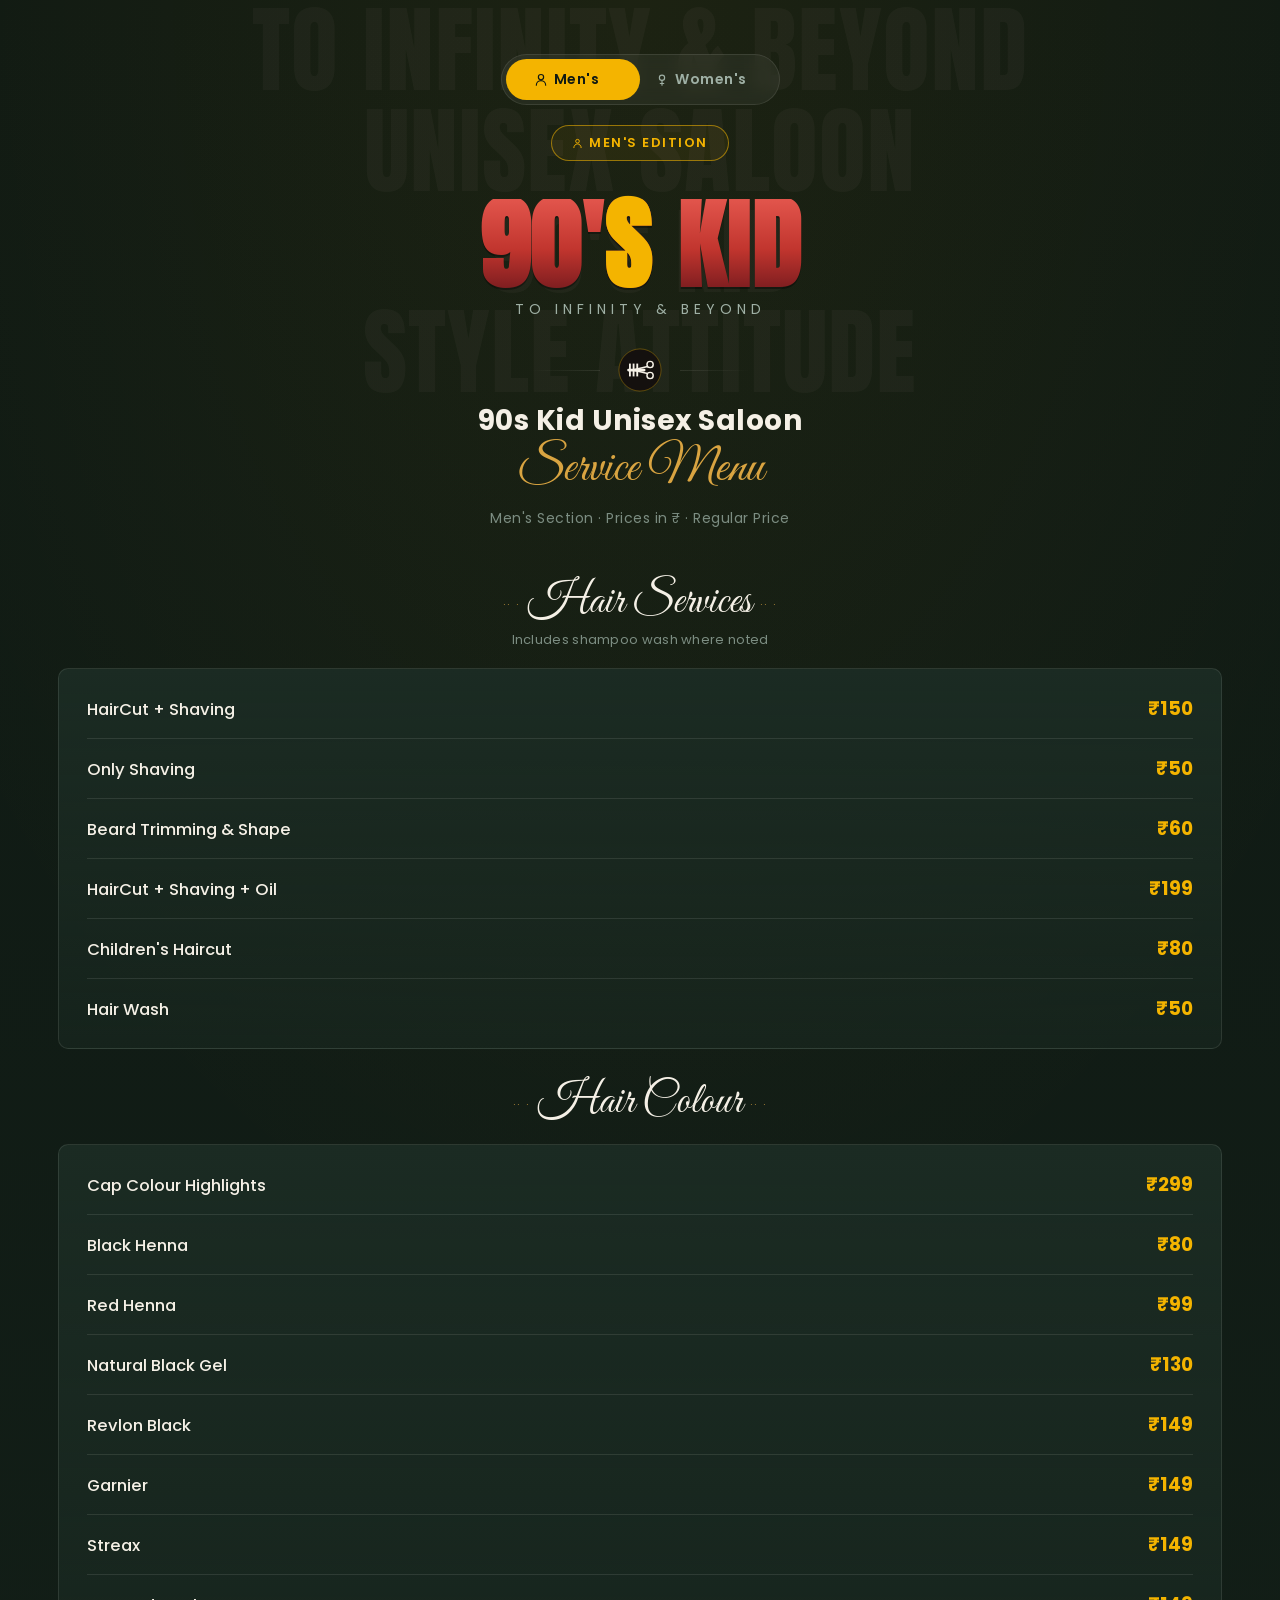
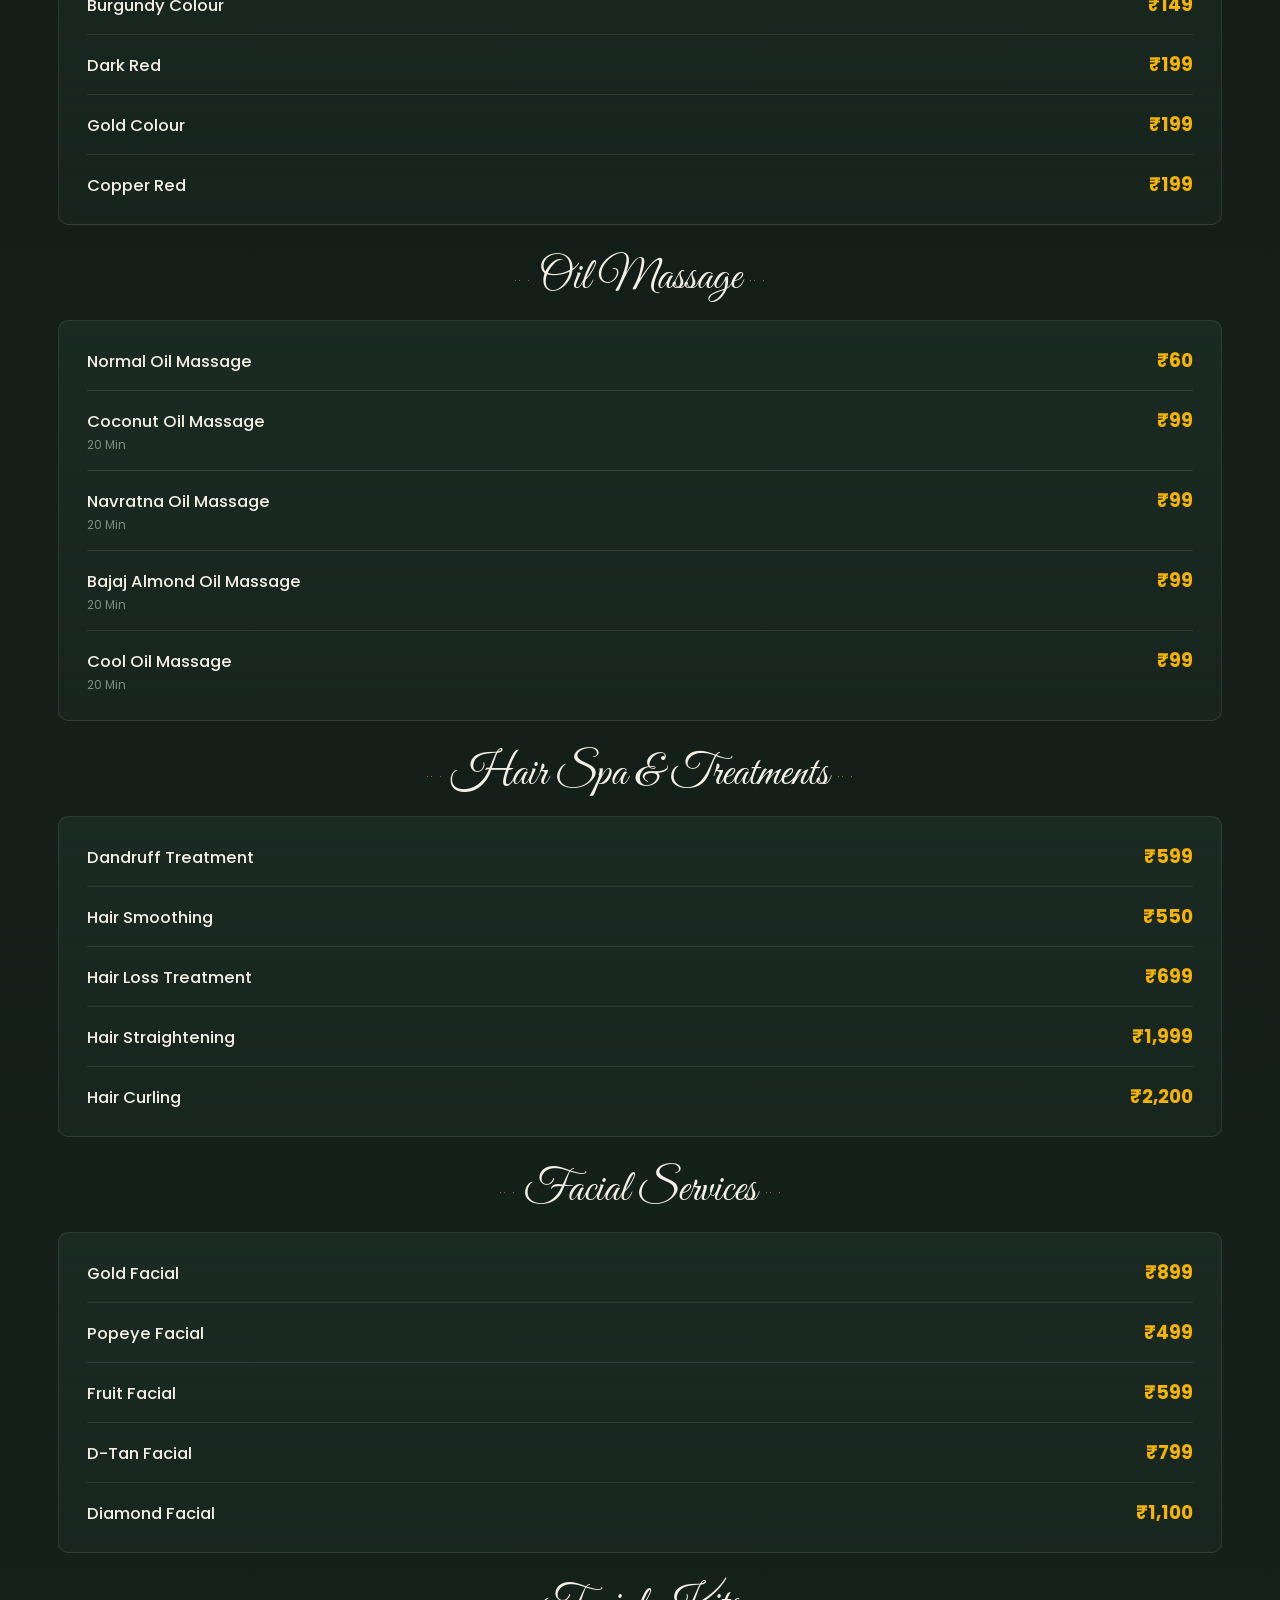
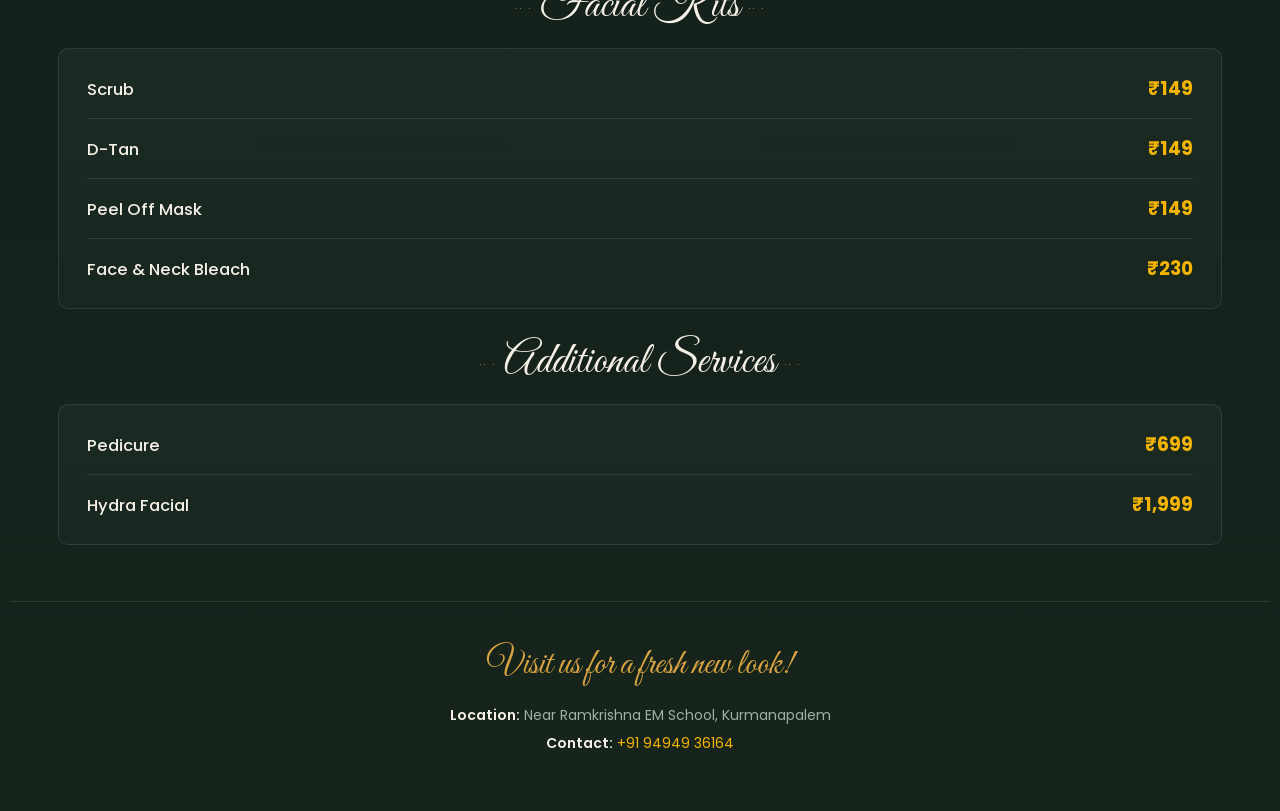
==== index.html @ 0f2936b6 "single menu card" ====
<!DOCTYPE html>
<html lang="en">
<head>
<meta charset="UTF-8">
<meta name="viewport" content="width=device-width, initial-scale=1.0, maximum-scale=1">
<title>90's Kid Unisex Saloon — Service Menu</title>
<meta name="description" content="Complete service menu for 90's Kid Unisex Saloon, Kurmanapalem — Men's and Women's services with prices in ₹.">
<link rel="preconnect" href="https://fonts.googleapis.com">
<link rel="preconnect" href="https://fonts.gstatic.com" crossorigin>
<link href="https://fonts.googleapis.com/css2?family=Anton&family=Great+Vibes&family=Poppins:wght@400;500;600;700;800&display=swap" rel="stylesheet">
<link rel="stylesheet" href="style.css">
</head>
<body>
<div class="page" id="page" data-gender="mens">

  <!-- ===== ghost watermark ===== -->
  <div class="ghost">
    <span>TO INFINITY &amp; BEYOND</span>
    <span>UNISEX SALOON</span>
    <span>90'S KID</span>
    <span>STYLE ATTITUDE</span>
  </div>

  <!-- ===== HEADER ===== -->
  <header>

    <!-- Gender toggle switcher -->
    <div class="gender-toggle" id="gender-toggle" role="group" aria-label="Select service menu">
      <button class="gender-btn active" id="btn-mens" data-target="mens" aria-pressed="true">
        <svg class="gbtn-icon" viewBox="0 0 24 24" fill="none" xmlns="http://www.w3.org/2000/svg">
          <circle cx="12" cy="7" r="4.5" stroke="currentColor" stroke-width="2"/>
          <path d="M4 21c0-4.418 3.582-8 8-8s8 3.582 8 8" stroke="currentColor" stroke-width="2" stroke-linecap="round"/>
        </svg>
        Men's
      </button>
      <button class="gender-btn" id="btn-womens" data-target="womens" aria-pressed="false">
        <svg class="gbtn-icon" viewBox="0 0 24 24" fill="none" xmlns="http://www.w3.org/2000/svg">
          <circle cx="12" cy="8" r="4.5" stroke="currentColor" stroke-width="2"/>
          <path d="M12 13v8M9 18h6" stroke="currentColor" stroke-width="2" stroke-linecap="round"/>
        </svg>
        Women's
      </button>
      <span class="toggle-pill" id="toggle-pill" aria-hidden="true"></span>
    </div>

    <!-- Animated badge -->
    <div class="badge-wrap">
      <span class="badge" id="main-badge">
        <svg class="badge-svg badge-mens" viewBox="0 0 24 24" fill="none"><circle cx="12" cy="7" r="4" stroke="currentColor" stroke-width="2"/><path d="M4 21c0-4.418 3.582-8 8-8s8 3.582 8 8" stroke="currentColor" stroke-width="2" stroke-linecap="round"/></svg>
        <svg class="badge-svg badge-womens" viewBox="0 0 24 24" fill="none"><circle cx="12" cy="8" r="4" stroke="currentColor" stroke-width="2"/><path d="M12 13v8M9 18h6" stroke="currentColor" stroke-width="2" stroke-linecap="round"/></svg>
        <span class="badge-label-mens">MEN'S EDITION</span>
        <span class="badge-label-womens">WOMEN'S EDITION</span>
      </span>
    </div>

    <h1 class="logo">90'<span class="kid">S</span> KID</h1>
    <p class="tagline">To Infinity &amp; Beyond</p>

    <div class="brandbar">
      <span class="line"></span>
      <!-- Men's SVG (scissors/barber) -->
      <svg class="icon icon-mens" viewBox="0 0 48 48" fill="none" xmlns="http://www.w3.org/2000/svg">
        <circle cx="24" cy="24" r="23" fill="#14100e" stroke="rgba(244,180,0,0.35)"/>
        <rect x="10" y="22.5" width="20" height="3" rx="1.5" fill="#f5f0e6"/>
        <rect x="12" y="17" width="2" height="14" fill="#f5f0e6"/>
        <rect x="16" y="17" width="2" height="14" fill="#f5f0e6"/>
        <rect x="20" y="17" width="2" height="14" fill="#f5f0e6"/>
        <circle cx="35" cy="18" r="3.4" stroke="#f5f0e6" stroke-width="1.6"/>
        <circle cx="35" cy="30" r="3.4" stroke="#f5f0e6" stroke-width="1.6"/>
        <line x1="32.3" y1="20.2" x2="16" y2="24" stroke="#f5f0e6" stroke-width="1.6"/>
        <line x1="32.3" y1="27.8" x2="16" y2="24" stroke="#f5f0e6" stroke-width="1.6"/>
      </svg>
      <!-- Women's SVG (scissors/mirror) -->
      <svg class="icon icon-womens" viewBox="0 0 48 48" fill="none" xmlns="http://www.w3.org/2000/svg">
        <circle cx="24" cy="24" r="23" fill="#14100e" stroke="rgba(224,138,178,0.35)"/>
        <circle cx="16" cy="17" r="4" stroke="#f5f0e6" stroke-width="1.6"/>
        <circle cx="16" cy="31" r="4" stroke="#f5f0e6" stroke-width="1.6"/>
        <line x1="19.5" y1="19.5" x2="36" y2="29" stroke="#f5f0e6" stroke-width="1.6" stroke-linecap="round"/>
        <line x1="19.5" y1="28.5" x2="36" y2="19" stroke="#f5f0e6" stroke-width="1.6" stroke-linecap="round"/>
      </svg>
      <span class="line r"></span>
    </div>

    <p class="salon-name">90s Kid Unisex Saloon</p>
    <p class="menu-script">Service Menu</p>
    <p class="menu-sub" id="menu-sub">
      <span class="sub-mens">Men's Section · Prices in ₹ · Regular Price</span>
      <span class="sub-womens">Women's Section · Prices in ₹ · Regular Price</span>
    </p>
  </header>

  <!-- =====================================================
       MEN'S SERVICE SECTIONS
       ===================================================== -->
  <main class="service-panel" id="panel-mens">

    <section class="category" id="mens-hair">
      <h2 class="cat-title">Hair Services</h2>
      <p class="cat-sub">Includes shampoo wash where noted</p>
      <div class="price-table">
        <div class="price-row"><div class="svc"><span class="svc-name">HairCut + Shaving</span></div><div class="price-cols"><span class="price-current">₹150</span></div></div>
        <div class="price-row"><div class="svc"><span class="svc-name">Only Shaving</span></div><div class="price-cols"><span class="price-current">₹50</span></div></div>
        <div class="price-row"><div class="svc"><span class="svc-name">Beard Trimming &amp; Shape</span></div><div class="price-cols"><span class="price-current">₹60</span></div></div>
        <div class="price-row"><div class="svc"><span class="svc-name">HairCut + Shaving + Oil</span></div><div class="price-cols"><span class="price-current">₹199</span></div></div>
        <div class="price-row"><div class="svc"><span class="svc-name">Children's Haircut</span></div><div class="price-cols"><span class="price-current">₹80</span></div></div>
        <div class="price-row"><div class="svc"><span class="svc-name">Hair Wash</span></div><div class="price-cols"><span class="price-current">₹50</span></div></div>
      </div>
    </section>

    <section class="category" id="mens-colour">
      <h2 class="cat-title">Hair Colour</h2>
      <div class="price-table">
        <div class="price-row"><div class="svc"><span class="svc-name">Cap Colour Highlights</span></div><div class="price-cols"><span class="price-current">₹299</span></div></div>
        <div class="price-row"><div class="svc"><span class="svc-name">Black Henna</span></div><div class="price-cols"><span class="price-current">₹80</span></div></div>
        <div class="price-row"><div class="svc"><span class="svc-name">Red Henna</span></div><div class="price-cols"><span class="price-current">₹99</span></div></div>
        <div class="price-row"><div class="svc"><span class="svc-name">Natural Black Gel</span></div><div class="price-cols"><span class="price-current">₹130</span></div></div>
        <div class="price-row"><div class="svc"><span class="svc-name">Revlon Black</span></div><div class="price-cols"><span class="price-current">₹149</span></div></div>
        <div class="price-row"><div class="svc"><span class="svc-name">Garnier</span></div><div class="price-cols"><span class="price-current">₹149</span></div></div>
        <div class="price-row"><div class="svc"><span class="svc-name">Streax</span></div><div class="price-cols"><span class="price-current">₹149</span></div></div>
        <div class="price-row"><div class="svc"><span class="svc-name">Burgundy Colour</span></div><div class="price-cols"><span class="price-current">₹149</span></div></div>
        <div class="price-row"><div class="svc"><span class="svc-name">Dark Red</span></div><div class="price-cols"><span class="price-current">₹199</span></div></div>
        <div class="price-row"><div class="svc"><span class="svc-name">Gold Colour</span></div><div class="price-cols"><span class="price-current">₹199</span></div></div>
        <div class="price-row"><div class="svc"><span class="svc-name">Copper Red</span></div><div class="price-cols"><span class="price-current">₹199</span></div></div>
      </div>
    </section>

    <section class="category" id="mens-oil">
      <h2 class="cat-title">Oil Massage</h2>
      <div class="price-table">
        <div class="price-row"><div class="svc"><span class="svc-name">Normal Oil Massage</span></div><div class="price-cols"><span class="price-current">₹60</span></div></div>
        <div class="price-row"><div class="svc"><span class="svc-name">Coconut Oil Massage</span><span class="svc-note">20 Min</span></div><div class="price-cols"><span class="price-current">₹99</span></div></div>
        <div class="price-row"><div class="svc"><span class="svc-name">Navratna Oil Massage</span><span class="svc-note">20 Min</span></div><div class="price-cols"><span class="price-current">₹99</span></div></div>
        <div class="price-row"><div class="svc"><span class="svc-name">Bajaj Almond Oil Massage</span><span class="svc-note">20 Min</span></div><div class="price-cols"><span class="price-current">₹99</span></div></div>
        <div class="price-row"><div class="svc"><span class="svc-name">Cool Oil Massage</span><span class="svc-note">20 Min</span></div><div class="price-cols"><span class="price-current">₹99</span></div></div>
      </div>
    </section>

    <section class="category" id="mens-spa">
      <h2 class="cat-title">Hair Spa &amp; Treatments</h2>
      <div class="price-table">
        <div class="price-row"><div class="svc"><span class="svc-name">Dandruff Treatment</span></div><div class="price-cols"><span class="price-current">₹599</span></div></div>
        <div class="price-row"><div class="svc"><span class="svc-name">Hair Smoothing</span></div><div class="price-cols"><span class="price-current">₹550</span></div></div>
        <div class="price-row"><div class="svc"><span class="svc-name">Hair Loss Treatment</span></div><div class="price-cols"><span class="price-current">₹699</span></div></div>
        <div class="price-row"><div class="svc"><span class="svc-name">Hair Straightening</span></div><div class="price-cols"><span class="price-current">₹1,999</span></div></div>
        <div class="price-row"><div class="svc"><span class="svc-name">Hair Curling</span></div><div class="price-cols"><span class="price-current">₹2,200</span></div></div>
      </div>
    </section>

    <section class="category" id="mens-facial">
      <h2 class="cat-title">Facial Services</h2>
      <div class="price-table">
        <div class="price-row"><div class="svc"><span class="svc-name">Gold Facial</span></div><div class="price-cols"><span class="price-current">₹899</span></div></div>
        <div class="price-row"><div class="svc"><span class="svc-name">Popeye Facial</span></div><div class="price-cols"><span class="price-current">₹499</span></div></div>
        <div class="price-row"><div class="svc"><span class="svc-name">Fruit Facial</span></div><div class="price-cols"><span class="price-current">₹599</span></div></div>
        <div class="price-row"><div class="svc"><span class="svc-name">D-Tan Facial</span></div><div class="price-cols"><span class="price-current">₹799</span></div></div>
        <div class="price-row"><div class="svc"><span class="svc-name">Diamond Facial</span></div><div class="price-cols"><span class="price-current">₹1,100</span></div></div>
      </div>
    </section>

    <section class="category" id="mens-kits">
      <h2 class="cat-title">Facial Kits</h2>
      <div class="price-table">
        <div class="price-row"><div class="svc"><span class="svc-name">Scrub</span></div><div class="price-cols"><span class="price-current">₹149</span></div></div>
        <div class="price-row"><div class="svc"><span class="svc-name">D-Tan</span></div><div class="price-cols"><span class="price-current">₹149</span></div></div>
        <div class="price-row"><div class="svc"><span class="svc-name">Peel Off Mask</span></div><div class="price-cols"><span class="price-current">₹149</span></div></div>
        <div class="price-row"><div class="svc"><span class="svc-name">Face &amp; Neck Bleach</span></div><div class="price-cols"><span class="price-current">₹230</span></div></div>
      </div>
    </section>

    <section class="category" id="mens-extra">
      <h2 class="cat-title">Additional Services</h2>
      <div class="price-table">
        <div class="price-row"><div class="svc"><span class="svc-name">Pedicure</span></div><div class="price-cols"><span class="price-current">₹699</span></div></div>
        <div class="price-row"><div class="svc"><span class="svc-name">Hydra Facial</span></div><div class="price-cols"><span class="price-current">₹1,999</span></div></div>
      </div>
    </section>

  </main>

  <!-- =====================================================
       WOMEN'S SERVICE SECTIONS
       ===================================================== -->
  <main class="service-panel" id="panel-womens" aria-hidden="true">

    <section class="category" id="womens-hair">
      <h2 class="cat-title">Hair Services</h2>
      <p class="cat-sub">Includes shampoo wash where noted</p>
      <div class="price-table">
        <div class="price-row"><div class="svc"><span class="svc-name">Hair Cut</span></div><div class="price-cols"><span class="price-current">₹150</span></div></div>
        <div class="price-row"><div class="svc"><span class="svc-name">Hair Cut + Hair Wash</span></div><div class="price-cols"><span class="price-current">₹199</span></div></div>
        <div class="price-row"><div class="svc"><span class="svc-name">Hair Wash</span></div><div class="price-cols"><span class="price-current">₹80</span></div></div>
        <div class="price-row"><div class="svc"><span class="svc-name">Hair Trimming</span></div><div class="price-cols"><span class="price-current">₹100</span></div></div>
        <div class="price-row"><div class="svc"><span class="svc-name">Blow Dry</span></div><div class="price-cols"><span class="price-current">₹150</span></div></div>
        <div class="price-row"><div class="svc"><span class="svc-name">Hair Setting / Styling</span></div><div class="price-cols"><span class="price-current">₹199</span></div></div>
      </div>
    </section>

    <section class="category" id="womens-colour">
      <h2 class="cat-title">Hair Colour</h2>
      <div class="price-table">
        <div class="price-row"><div class="svc"><span class="svc-name">Black Henna</span></div><div class="price-cols"><span class="price-current">₹149</span></div></div>
        <div class="price-row"><div class="svc"><span class="svc-name">Red Henna</span></div><div class="price-cols"><span class="price-current">₹199</span></div></div>
        <div class="price-row"><div class="svc"><span class="svc-name">Natural Black Gel</span></div><div class="price-cols"><span class="price-current">₹199</span></div></div>
        <div class="price-row"><div class="svc"><span class="svc-name">Revlon Black</span></div><div class="price-cols"><span class="price-current">₹249</span></div></div>
        <div class="price-row"><div class="svc"><span class="svc-name">Garnier</span></div><div class="price-cols"><span class="price-current">₹249</span></div></div>
        <div class="price-row"><div class="svc"><span class="svc-name">Streax</span></div><div class="price-cols"><span class="price-current">₹249</span></div></div>
        <div class="price-row"><div class="svc"><span class="svc-name">Burgundy Colour</span></div><div class="price-cols"><span class="price-current">₹299</span></div></div>
        <div class="price-row"><div class="svc"><span class="svc-name">Dark Red</span></div><div class="price-cols"><span class="price-current">₹299</span></div></div>
        <div class="price-row"><div class="svc"><span class="svc-name">Gold Colour</span></div><div class="price-cols"><span class="price-current">₹349</span></div></div>
        <div class="price-row"><div class="svc"><span class="svc-name">Copper Red</span></div><div class="price-cols"><span class="price-current">₹349</span></div></div>
        <div class="price-row"><div class="svc"><span class="svc-name">Cap Colour Highlights</span></div><div class="price-cols"><span class="price-current">₹399</span></div></div>
        <div class="price-row"><div class="svc"><span class="svc-name">Global Colour</span><span class="svc-note">Full head</span></div><div class="price-cols"><span class="price-current">₹599</span></div></div>
      </div>
    </section>

    <section class="category" id="womens-spa">
      <h2 class="cat-title">Hair Spa &amp; Treatments</h2>
      <div class="price-table">
        <div class="price-row"><div class="svc"><span class="svc-name">Dandruff Treatment</span></div><div class="price-cols"><span class="price-current">₹699</span></div></div>
        <div class="price-row"><div class="svc"><span class="svc-name">Hair Smoothing</span></div><div class="price-cols"><span class="price-current">₹799</span></div></div>
        <div class="price-row"><div class="svc"><span class="svc-name">Hair Loss Treatment</span></div><div class="price-cols"><span class="price-current">₹799</span></div></div>
        <div class="price-row"><div class="svc"><span class="svc-name">Hair Straightening</span></div><div class="price-cols"><span class="price-current">₹2,499</span></div></div>
        <div class="price-row"><div class="svc"><span class="svc-name">Hair Curling / Perming</span></div><div class="price-cols"><span class="price-current">₹2,799</span></div></div>
        <div class="price-row"><div class="svc"><span class="svc-name">Keratin Treatment</span></div><div class="price-cols"><span class="price-current">₹3,499</span></div></div>
      </div>
    </section>

    <section class="category" id="womens-oil">
      <h2 class="cat-title">Oil Massage</h2>
      <div class="price-table">
        <div class="price-row"><div class="svc"><span class="svc-name">Normal Oil Massage</span></div><div class="price-cols"><span class="price-current">₹80</span></div></div>
        <div class="price-row"><div class="svc"><span class="svc-name">Coconut Oil Massage</span><span class="svc-note">20 Min</span></div><div class="price-cols"><span class="price-current">₹120</span></div></div>
        <div class="price-row"><div class="svc"><span class="svc-name">Navratna Oil Massage</span><span class="svc-note">20 Min</span></div><div class="price-cols"><span class="price-current">₹120</span></div></div>
        <div class="price-row"><div class="svc"><span class="svc-name">Bajaj Almond Oil Massage</span><span class="svc-note">20 Min</span></div><div class="price-cols"><span class="price-current">₹120</span></div></div>
      </div>
    </section>

    <section class="category" id="womens-facial">
      <h2 class="cat-title">Facial Services</h2>
      <div class="price-table">
        <div class="price-row"><div class="svc"><span class="svc-name">Gold Facial</span></div><div class="price-cols"><span class="price-current">₹999</span></div></div>
        <div class="price-row"><div class="svc"><span class="svc-name">Diamond Facial</span></div><div class="price-cols"><span class="price-current">₹1,199</span></div></div>
        <div class="price-row"><div class="svc"><span class="svc-name">Fruit Facial</span></div><div class="price-cols"><span class="price-current">₹699</span></div></div>
        <div class="price-row"><div class="svc"><span class="svc-name">D-Tan Facial</span></div><div class="price-cols"><span class="price-current">₹899</span></div></div>
        <div class="price-row"><div class="svc"><span class="svc-name">Popeye Facial</span></div><div class="price-cols"><span class="price-current">₹599</span></div></div>
        <div class="price-row"><div class="svc"><span class="svc-name">Hydra Facial</span></div><div class="price-cols"><span class="price-current">₹2,199</span></div></div>
      </div>
    </section>

    <section class="category" id="womens-skin">
      <h2 class="cat-title">Skin &amp; Bleach</h2>
      <div class="price-table">
        <div class="price-row"><div class="svc"><span class="svc-name">Scrub</span></div><div class="price-cols"><span class="price-current">₹149</span></div></div>
        <div class="price-row"><div class="svc"><span class="svc-name">D-Tan</span></div><div class="price-cols"><span class="price-current">₹149</span></div></div>
        <div class="price-row"><div class="svc"><span class="svc-name">Peel Off Mask</span></div><div class="price-cols"><span class="price-current">₹149</span></div></div>
        <div class="price-row"><div class="svc"><span class="svc-name">Face &amp; Neck Bleach</span></div><div class="price-cols"><span class="price-current">₹249</span></div></div>
        <div class="price-row"><div class="svc"><span class="svc-name">Full Body Bleach</span></div><div class="price-cols"><span class="price-current">₹999</span></div></div>
        <div class="price-row"><div class="svc"><span class="svc-name">Under Arm Bleach</span></div><div class="price-cols"><span class="price-current">₹149</span></div></div>
      </div>
    </section>

    <section class="category" id="womens-threading">
      <h2 class="cat-title">Threading</h2>
      <div class="price-table">
        <div class="price-row"><div class="svc"><span class="svc-name">Eyebrows</span></div><div class="price-cols"><span class="price-current">₹30</span></div></div>
        <div class="price-row"><div class="svc"><span class="svc-name">Upper Lip</span></div><div class="price-cols"><span class="price-current">₹20</span></div></div>
        <div class="price-row"><div class="svc"><span class="svc-name">Chin</span></div><div class="price-cols"><span class="price-current">₹20</span></div></div>
        <div class="price-row"><div class="svc"><span class="svc-name">Forehead</span></div><div class="price-cols"><span class="price-current">₹20</span></div></div>
        <div class="price-row"><div class="svc"><span class="svc-name">Full Face Threading</span></div><div class="price-cols"><span class="price-current">₹100</span></div></div>
      </div>
    </section>

    <section class="category" id="womens-waxing">
      <h2 class="cat-title">Waxing</h2>
      <div class="price-table">
        <div class="price-row"><div class="svc"><span class="svc-name">Half Arms</span></div><div class="price-cols"><span class="price-current">₹80</span></div></div>
        <div class="price-row"><div class="svc"><span class="svc-name">Full Arms</span></div><div class="price-cols"><span class="price-current">₹149</span></div></div>
        <div class="price-row"><div class="svc"><span class="svc-name">Half Legs</span></div><div class="price-cols"><span class="price-current">₹120</span></div></div>
        <div class="price-row"><div class="svc"><span class="svc-name">Full Legs</span></div><div class="price-cols"><span class="price-current">₹199</span></div></div>
        <div class="price-row"><div class="svc"><span class="svc-name">Under Arms</span></div><div class="price-cols"><span class="price-current">₹80</span></div></div>
        <div class="price-row"><div class="svc"><span class="svc-name">Full Body Wax</span></div><div class="price-cols"><span class="price-current">₹799</span></div></div>
      </div>
    </section>

    <section class="category" id="womens-nails">
      <h2 class="cat-title">Manicure &amp; Pedicure</h2>
      <div class="price-table">
        <div class="price-row"><div class="svc"><span class="svc-name">Basic Manicure</span></div><div class="price-cols"><span class="price-current">₹299</span></div></div>
        <div class="price-row"><div class="svc"><span class="svc-name">Basic Pedicure</span></div><div class="price-cols"><span class="price-current">₹399</span></div></div>
        <div class="price-row"><div class="svc"><span class="svc-name">Deluxe Manicure</span></div><div class="price-cols"><span class="price-current">₹499</span></div></div>
        <div class="price-row"><div class="svc"><span class="svc-name">Deluxe Pedicure</span></div><div class="price-cols"><span class="price-current">₹599</span></div></div>
        <div class="price-row"><div class="svc"><span class="svc-name">Nail Polish Application</span></div><div class="price-cols"><span class="price-current">₹80</span></div></div>
      </div>
    </section>

    <section class="category" id="womens-mehndi">
      <h2 class="cat-title">Mehndi</h2>
      <div class="price-table">
        <div class="price-row"><div class="svc"><span class="svc-name">Simple Mehndi</span><span class="svc-note">Both Hands</span></div><div class="price-cols"><span class="price-current">₹99</span></div></div>
        <div class="price-row"><div class="svc"><span class="svc-name">Arabic Mehndi</span><span class="svc-note">Both Hands</span></div><div class="price-cols"><span class="price-current">₹199</span></div></div>
        <div class="price-row"><div class="svc"><span class="svc-name">Bridal Mehndi</span><span class="svc-note">Full Hands &amp; Feet</span></div><div class="price-cols"><span class="price-current">₹499</span></div></div>
      </div>
    </section>

  </main>

  <!-- ===== FOOTER ===== -->
  <footer>
    <p class="visit-line">Visit us for a fresh new look!</p>
    <div class="contact">
      <strong>Location:</strong> Near Ramkrishna EM School, Kurmanapalem<br>
      <strong>Contact:</strong> <a href="tel:+919494936164">+91 94949 36164</a>
    </div>
  </footer>

</div><!-- .page -->
<script src="script.js"></script>
</body>
</html>
---- style.css ----
/* =====================================================
   90'S KID UNISEX SALOON — UNIFIED MENU
   Single page, gender-toggle driven theming.
   data-gender="mens"   → gold accent
   data-gender="womens" → rose accent
   ===================================================== */
:root {
  --bg: #0f1913;
  --bg-2: #16241c;
  --panel: #1b2b23;
  --panel-line: rgba(244, 239, 228, 0.10);
  --red: #c1352e;
  --red-deep: #7a1c1f;
  --gold: #f4b400;
  --gold-soft: #d9a441;
  --rose: #e08ab2;
  --ink: #f5f0e6;
  --muted: #9fb0a5;
  --muted-2: #7c8d82;
  --radius: 10px;
  --maxw: 480px;

  /* dynamic accent — overridden per gender below */
  --accent: var(--gold);
  --accent-dim: rgba(244, 180, 0, 0.35);
  --accent-bg: rgba(244, 180, 0, 0.06);
  --accent-border: rgba(244, 180, 0, 0.55);
}

/* ---- MENS accent (default) ---- */
.page[data-gender="mens"] {
  --accent: var(--gold);
  --accent-dim: rgba(244, 180, 0, 0.35);
  --accent-bg: rgba(244, 180, 0, 0.06);
  --accent-border: rgba(244, 180, 0, 0.55);
}

/* ---- WOMENS accent ---- */
.page[data-gender="womens"] {
  --accent: var(--rose);
  --accent-dim: rgba(224, 138, 178, 0.35);
  --accent-bg: rgba(224, 138, 178, 0.06);
  --accent-border: rgba(224, 138, 178, 0.55);
}

/* =====================================================
   BASE RESET & BODY
   ===================================================== */
*,
*::before,
*::after {
  box-sizing: border-box;
}

html {
  -webkit-text-size-adjust: 100%;
}

body {
  margin: 0;
  background:
    radial-gradient(120% 60% at 50% 0%, var(--accent-bg), transparent 55%),
    linear-gradient(180deg, var(--bg) 0%, var(--bg-2) 100%);
  color: var(--ink);
  font-family: 'Poppins', system-ui, sans-serif;
  -webkit-font-smoothing: antialiased;
  display: flex;
  justify-content: center;
  transition: background 0.5s ease;
}

.page {
  width: 100%;
  max-width: var(--maxw);
  min-height: 100vh;
  position: relative;
  overflow: hidden;
}

/* =====================================================
   GENDER TOGGLE SWITCHER
   ===================================================== */
.gender-toggle {
  position: relative;
  display: inline-flex;
  align-items: center;
  background: rgba(255, 255, 255, 0.05);
  border: 1px solid var(--panel-line);
  border-radius: 999px;
  padding: 4px;
  gap: 0;
  margin-bottom: 20px;
  backdrop-filter: blur(8px);
}

.gender-btn {
  position: relative;
  z-index: 2;
  display: inline-flex;
  align-items: center;
  gap: 6px;
  padding: 8px 18px;
  border: none;
  background: transparent;
  color: var(--muted);
  font-family: 'Poppins', sans-serif;
  font-size: 12.5px;
  font-weight: 600;
  letter-spacing: 0.5px;
  border-radius: 999px;
  cursor: pointer;
  transition: color 0.3s ease;
  white-space: nowrap;
}

.gender-btn.active {
  color: var(--bg);
}

.gbtn-icon {
  width: 14px;
  height: 14px;
  flex: none;
}

/* sliding pill — absolutely positioned behind buttons */
.toggle-pill {
  position: absolute;
  top: 4px;
  left: 4px;
  height: calc(100% - 8px);
  width: calc(50% - 4px);
  background: var(--accent);
  border-radius: 999px;
  transition: transform 0.35s cubic-bezier(.4, 0, .2, 1),
    background 0.4s ease;
  z-index: 1;
  pointer-events: none;
}

/* When womens is active, slide pill to the right */
.page[data-gender="womens"] .toggle-pill {
  transform: translateX(100%);
}

.page[data-gender="womens"] .toggle-pill {
  background: var(--rose);
}

.page[data-gender="mens"] .toggle-pill {
  background: var(--gold);
}

/* =====================================================
   GHOST WATERMARK
   ===================================================== */
.ghost {
  position: absolute;
  top: 0;
  left: 0;
  right: 0;
  height: 560px;
  overflow: hidden;
  pointer-events: none;
  z-index: 0;
  -webkit-mask-image: linear-gradient(180deg, #000 0%, #000 55%, transparent 92%);
  mask-image: linear-gradient(180deg, #000 0%, #000 55%, transparent 92%);
}

.ghost span {
  display: block;
  font-family: 'Anton', sans-serif;
  font-size: 56px;
  line-height: 1.05;
  letter-spacing: 1px;
  color: rgba(244, 240, 230, 0.035);
  white-space: nowrap;
  text-align: center;
  text-transform: uppercase;
}

/* =====================================================
   HEADER
   ===================================================== */
header {
  position: relative;
  z-index: 1;
  padding: 28px 22px 22px;
  text-align: center;
}

/* ---- badge ---- */
.badge-wrap {
  margin-bottom: 14px;
}

.badge {
  display: inline-flex;
  align-items: center;
  gap: 6px;
  border: 1px solid var(--accent-border);
  color: var(--accent);
  font-size: 11px;
  letter-spacing: 1.5px;
  font-weight: 600;
  padding: 5px 12px;
  border-radius: 999px;
  background: var(--accent-bg);
  transition: border-color 0.4s, color 0.4s, background 0.4s;
}

.badge-svg {
  width: 11px;
  height: 11px;
  flex: none;
}

/* show/hide badge icons & labels based on gender */
.badge-womens,
.badge-label-womens {
  display: none;
}

.page[data-gender="womens"] .badge-mens,
.page[data-gender="womens"] .badge-label-mens {
  display: none;
}

.page[data-gender="womens"] .badge-womens,
.page[data-gender="womens"] .badge-label-womens {
  display: inline;
}

/* ---- logo ---- */
.logo {
  font-family: 'Anton', sans-serif;
  font-size: 54px;
  line-height: 0.92;
  letter-spacing: 1px;
  margin: 0;
  text-transform: uppercase;
  background: linear-gradient(180deg, #e2554c 0%, var(--red) 55%, var(--red-deep) 100%);
  -webkit-background-clip: text;
  background-clip: text;
  color: transparent;
  filter: drop-shadow(0 2px 0 rgba(0, 0, 0, 0.35));
}

.logo .kid {
  color: var(--gold);
  -webkit-text-fill-color: var(--gold);
}

.tagline {
  margin: 8px 0 0;
  font-size: 11px;
  letter-spacing: 3px;
  color: var(--muted);
  text-transform: uppercase;
}

/* ---- brandbar ---- */
.brandbar {
  display: flex;
  align-items: center;
  gap: 12px;
  justify-content: center;
  margin: 22px 0 6px;
}

.brandbar .line {
  height: 1px;
  width: 34px;
  background: linear-gradient(90deg, transparent, var(--panel-line));
}

.brandbar .line.r {
  background: linear-gradient(90deg, var(--panel-line), transparent);
}

.icon {
  width: 30px;
  height: 30px;
  flex: none;
  transition: opacity 0.4s, transform 0.4s;
}

/* Show/hide the correct icon */
.icon-womens {
  position: absolute;
  opacity: 0;
  transform: scale(0.8) rotate(-20deg);
  pointer-events: none;
}

.brandbar {
  position: relative;
}

.page[data-gender="mens"] .icon-mens {
  opacity: 1;
  transform: scale(1) rotate(0deg);
}

.page[data-gender="mens"] .icon-womens {
  opacity: 0;
  transform: scale(0.8) rotate(20deg);
}

.page[data-gender="womens"] .icon-womens {
  opacity: 1;
  transform: scale(1) rotate(0deg);
  position: relative;
}

.page[data-gender="womens"] .icon-mens {
  opacity: 0;
  transform: scale(0.8) rotate(-20deg);
  position: absolute;
}

.salon-name {
  margin: 0;
  font-size: 20px;
  font-weight: 700;
  letter-spacing: 0.5px;
}

.menu-script {
  font-family: 'Great Vibes', cursive;
  font-size: 34px;
  color: var(--gold-soft);
  margin: 2px 0 0;
  line-height: 1;
}

.menu-sub {
  margin: 10px 0 0;
  font-size: 12px;
  color: var(--muted-2);
  letter-spacing: 0.5px;
}

/* show/hide subtitle text */
.sub-womens {
  display: none;
}

.page[data-gender="womens"] .sub-mens {
  display: none;
}

.page[data-gender="womens"] .sub-womens {
  display: inline;
}

/* =====================================================
   SERVICE PANELS (the content switch)
   ===================================================== */
.service-panel {
  position: relative;
  z-index: 1;
  padding: 8px 16px 10px;
  /* hidden state */
  display: none;
  opacity: 0;
  animation: none;
}

/* active panel */
.service-panel.active {
  display: block;
  animation: fadeSlideIn 0.4s ease both;
}

@keyframes fadeSlideIn {
  from {
    opacity: 0;
    transform: translateY(12px);
  }

  to {
    opacity: 1;
    transform: translateY(0);
  }
}

/* =====================================================
   CATEGORY SECTIONS
   ===================================================== */
.category {
  margin: 0 0 26px;
}

.cat-title {
  font-family: 'Great Vibes', cursive;
  font-weight: 400;
  font-size: 30px;
  text-align: center;
  color: var(--ink);
  margin: 0 0 2px;
}

.cat-title::before,
.cat-title::after {
  content: '·· ·';
  display: inline-block;
  color: var(--gold-soft);
  font-family: 'Poppins', sans-serif;
  font-size: 12px;
  letter-spacing: 2px;
  vertical-align: middle;
  margin: 0 8px;
  opacity: 0.8;
}

.cat-sub {
  text-align: center;
  font-size: 11px;
  color: var(--muted-2);
  margin: 0 0 14px;
  letter-spacing: 0.3px;
}

.category .cat-sub {
  margin-top: -2px;
}

.category:not(:has(.cat-sub)) .price-table {
  margin-top: 14px;
}

.price-table {
  background: linear-gradient(180deg, var(--panel), rgba(27, 43, 35, 0.5));
  border: 1px solid var(--panel-line);
  border-radius: var(--radius);
  padding: 6px 16px;
}

.price-row {
  display: flex;
  justify-content: space-between;
  align-items: baseline;
  gap: 14px;
  padding: 12px 0;
  border-bottom: 1px solid var(--panel-line);
}

.price-row:last-child {
  border-bottom: none;
}

.svc {
  display: flex;
  flex-direction: column;
  gap: 2px;
  min-width: 0;
}

.svc-name {
  font-size: 14.5px;
  font-weight: 500;
  color: var(--ink);
}

.svc-note {
  font-size: 10.5px;
  color: var(--muted-2);
  font-weight: 400;
}

.svc-desc {
  font-size: 11px;
  color: var(--muted-2);
}

.price-cols {
  display: flex;
  align-items: baseline;
  gap: 10px;
  flex: none;
}

.price-old {
  font-size: 12px;
  color: var(--muted-2);
  text-decoration: line-through;
  text-decoration-color: var(--red);
}

.price-current {
  font-size: 15.5px;
  font-weight: 700;
  color: var(--gold);
  white-space: nowrap;
}

.price-member {
  font-size: 12.5px;
  font-weight: 600;
  color: #7fd4a3;
}

/* =====================================================
   FOOTER
   ===================================================== */
footer {
  position: relative;
  z-index: 1;
  margin-top: 10px;
  padding: 26px 22px 34px;
  text-align: center;
  border-top: 1px solid var(--panel-line);
}

.visit-line {
  font-family: 'Great Vibes', cursive;
  font-size: 26px;
  color: var(--gold-soft);
  margin: 0 0 14px;
}

.contact {
  font-size: 12px;
  color: var(--muted);
  line-height: 1.9;
}

.contact strong {
  color: var(--ink);
  font-weight: 600;
}

.contact a {
  color: var(--gold);
  text-decoration: none;
}

/* =====================================================
   RESPONSIVE — small mobile (≤359px)
   ===================================================== */
@media (max-width: 359px) {
  .logo {
    font-size: 42px;
  }

  .menu-script {
    font-size: 28px;
  }

  .cat-title {
    font-size: 24px;
  }

  header {
    padding: 18px 14px 16px;
  }

  .price-table {
    padding: 4px 10px;
  }

  .svc-name {
    font-size: 13px;
  }

  .price-current {
    font-size: 14px;
  }

  .gender-btn {
    padding: 7px 12px;
    font-size: 11px;
  }
}

/* =====================================================
   RESPONSIVE — tablet (≥600px)
   ===================================================== */
@media (min-width: 600px) {
  :root {
    --maxw: 680px;
  }

  .logo {
    font-size: 68px;
  }

  .tagline {
    font-size: 13px;
    letter-spacing: 4px;
  }

  .salon-name {
    font-size: 24px;
  }

  .menu-script {
    font-size: 40px;
  }

  .menu-sub {
    font-size: 13px;
  }

  header {
    padding: 36px 32px 28px;
  }

  .badge {
    font-size: 12px;
    padding: 6px 16px;
  }

  .gender-btn {
    font-size: 13px;
    padding: 9px 22px;
  }

  .brandbar .icon {
    width: 36px;
    height: 36px;
  }

  .brandbar .line {
    width: 48px;
  }

  .service-panel {
    padding: 10px 24px 14px;
  }

  .cat-title {
    font-size: 36px;
  }

  .price-table {
    padding: 8px 22px;
  }

  .price-row {
    padding: 14px 0;
    gap: 20px;
  }

  .svc-name {
    font-size: 15.5px;
  }

  .price-current {
    font-size: 17px;
  }

  .svc-note {
    font-size: 11px;
  }

  footer {
    padding: 32px 32px 42px;
  }

  .visit-line {
    font-size: 30px;
  }

  .contact {
    font-size: 13px;
  }
}

/* =====================================================
   RESPONSIVE — desktop (≥1024px)
   ===================================================== */
@media (min-width: 1024px) {
  :root {
    --maxw: 1100px;
  }

  .ghost span {
    font-size: 96px;
  }

  .ghost {
    height: 720px;
  }

  .logo {
    font-size: 88px;
    letter-spacing: 2px;
  }

  .tagline {
    font-size: 14px;
    letter-spacing: 5px;
  }

  .badge {
    font-size: 13px;
    padding: 7px 20px;
    margin-bottom: 24px;
  }

  .gender-btn {
    font-size: 14px;
    padding: 10px 28px;
  }

  .brandbar .icon {
    width: 44px;
    height: 44px;
  }

  .brandbar .line {
    width: 70px;
  }

  .brandbar {
    margin: 28px 0 8px;
    gap: 18px;
  }

  .salon-name {
    font-size: 28px;
  }

  .menu-script {
    font-size: 50px;
  }

  .menu-sub {
    font-size: 14px;
    margin-top: 14px;
  }

  header {
    padding: 54px 48px 32px;
  }

  .service-panel {
    padding: 14px 48px 20px;
    display: grid;
    /* always layout-grid, visibility via .active */
    grid-template-columns: 1fr 1fr;
    gap: 0 36px;
    align-items: start;
  }

  /* Override display:none for inactive panel on desktop — use opacity only */
  .service-panel:not(.active) {
    display: none;
  }

  /* Hair Services always spans full width */
  .service-panel .category:first-child {
    grid-column: 1 / -1;
  }

  .cat-title {
    font-size: 44px;
  }

  .cat-sub {
    font-size: 13px;
    margin-bottom: 18px;
  }

  .price-table {
    padding: 10px 28px;
  }

  .price-row {
    padding: 16px 0;
    gap: 28px;
  }

  .svc-name {
    font-size: 16.5px;
  }

  .price-current {
    font-size: 18.5px;
  }

  .svc-note {
    font-size: 12px;
  }

  footer {
    padding: 40px 48px 54px;
  }

  .visit-line {
    font-size: 36px;
  }

  .contact {
    font-size: 14px;
    line-height: 2;
  }
}

/* =====================================================
   RESPONSIVE — wide desktop (≥1280px)
   ===================================================== */
@media (min-width: 1280px) {
  :root {
    --maxw: 1260px;
  }

  .logo {
    font-size: 100px;
  }
}
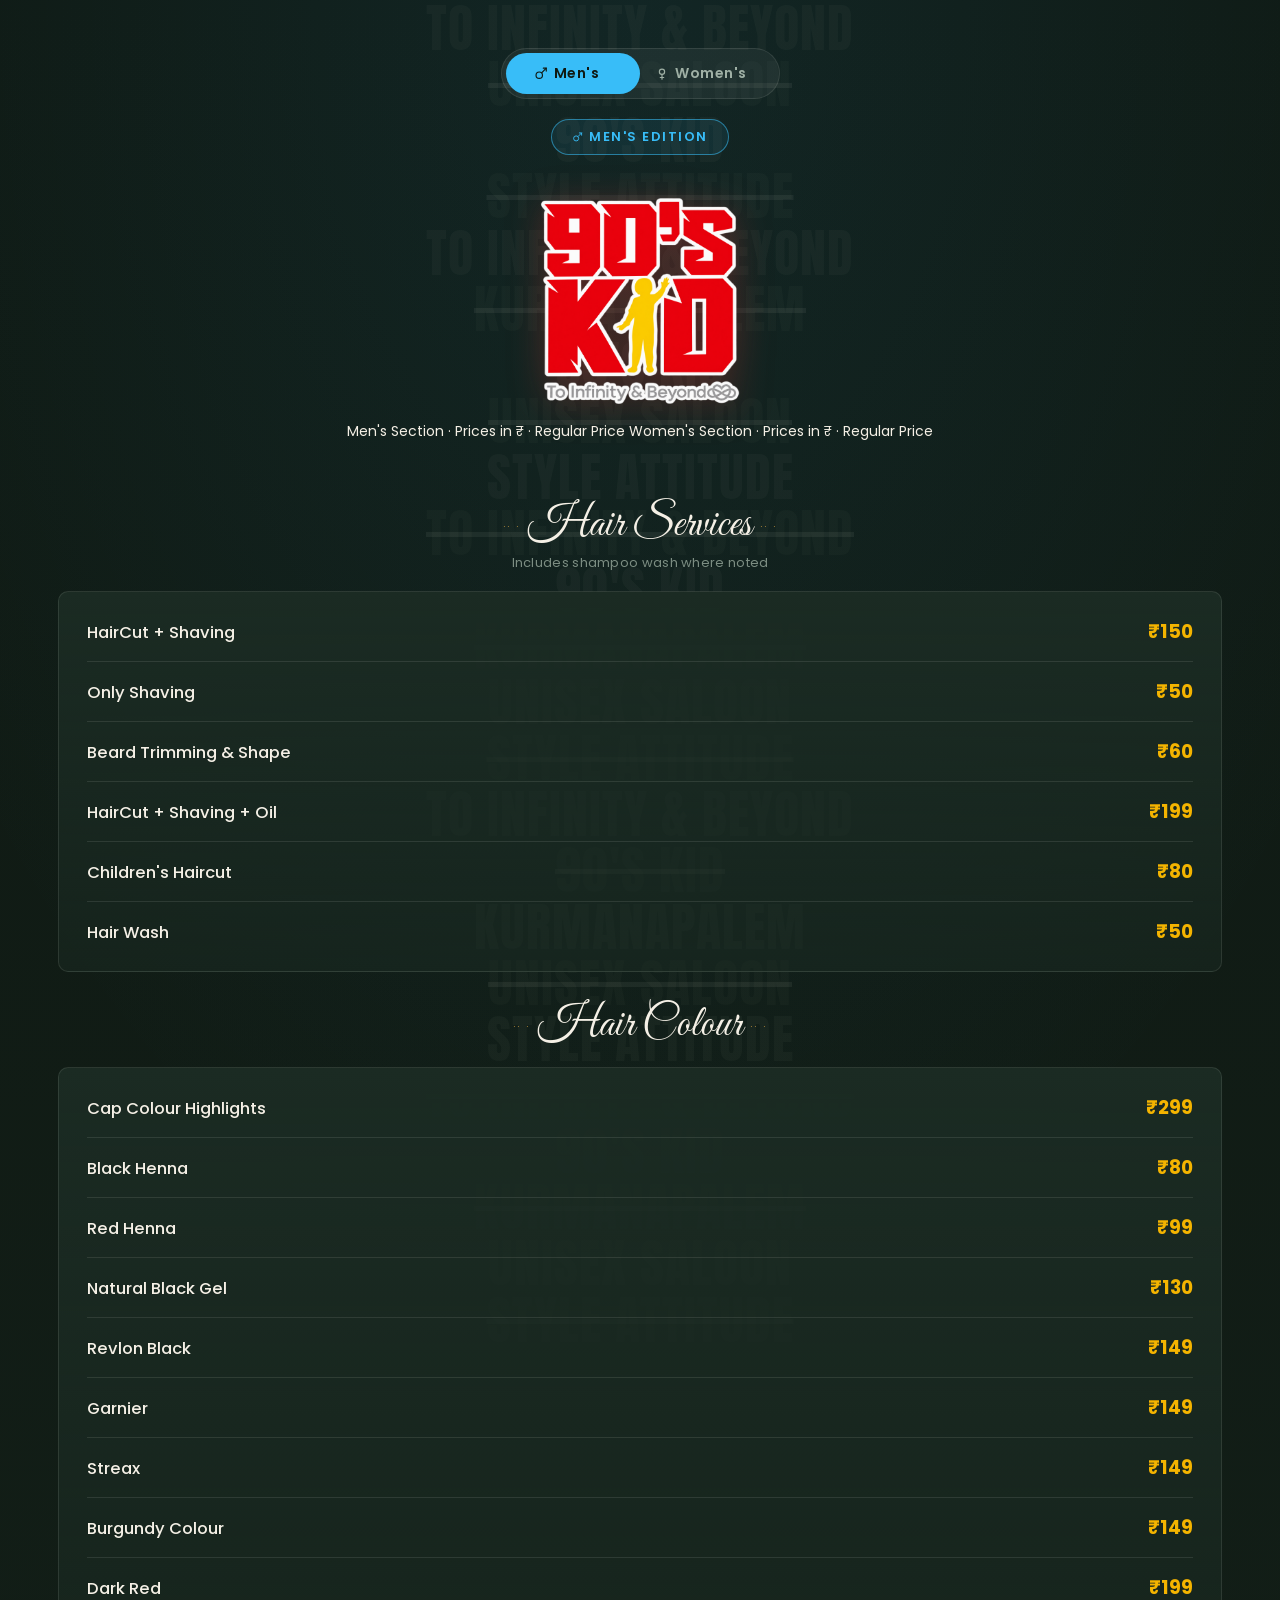
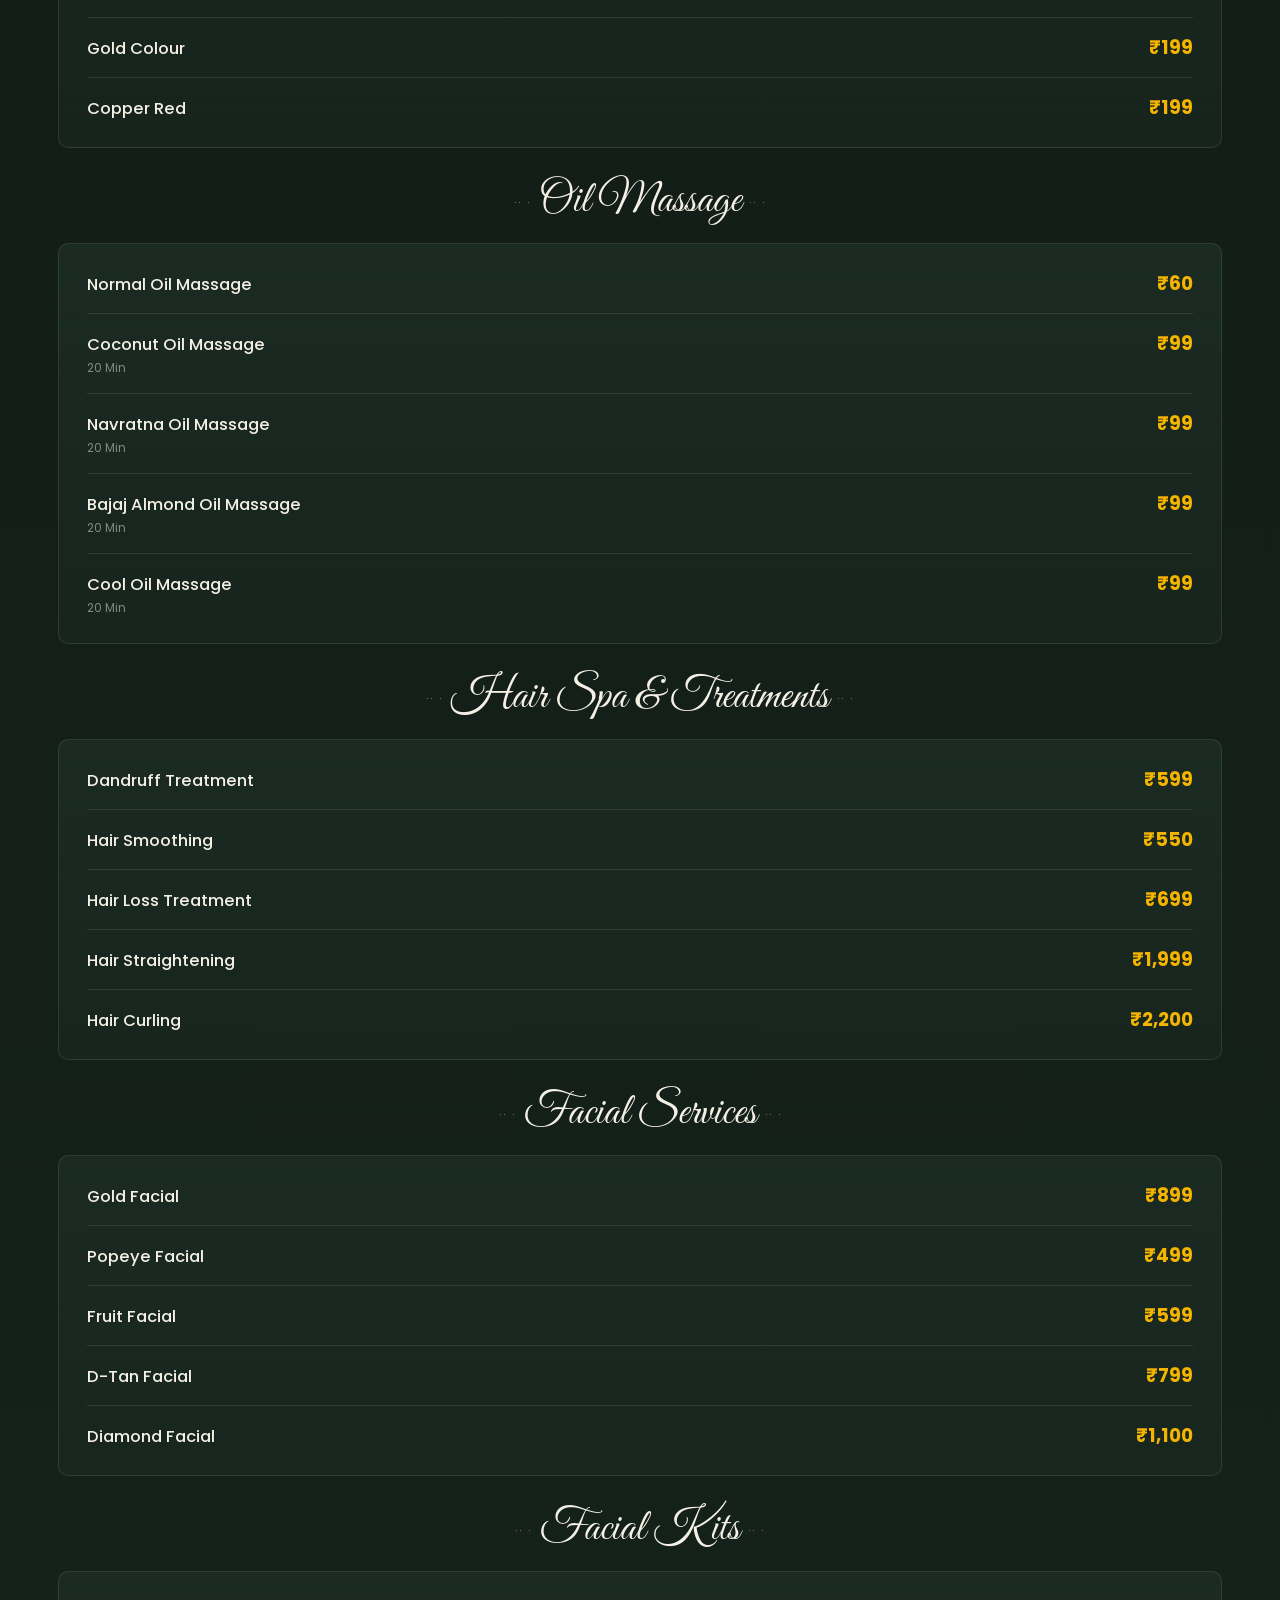
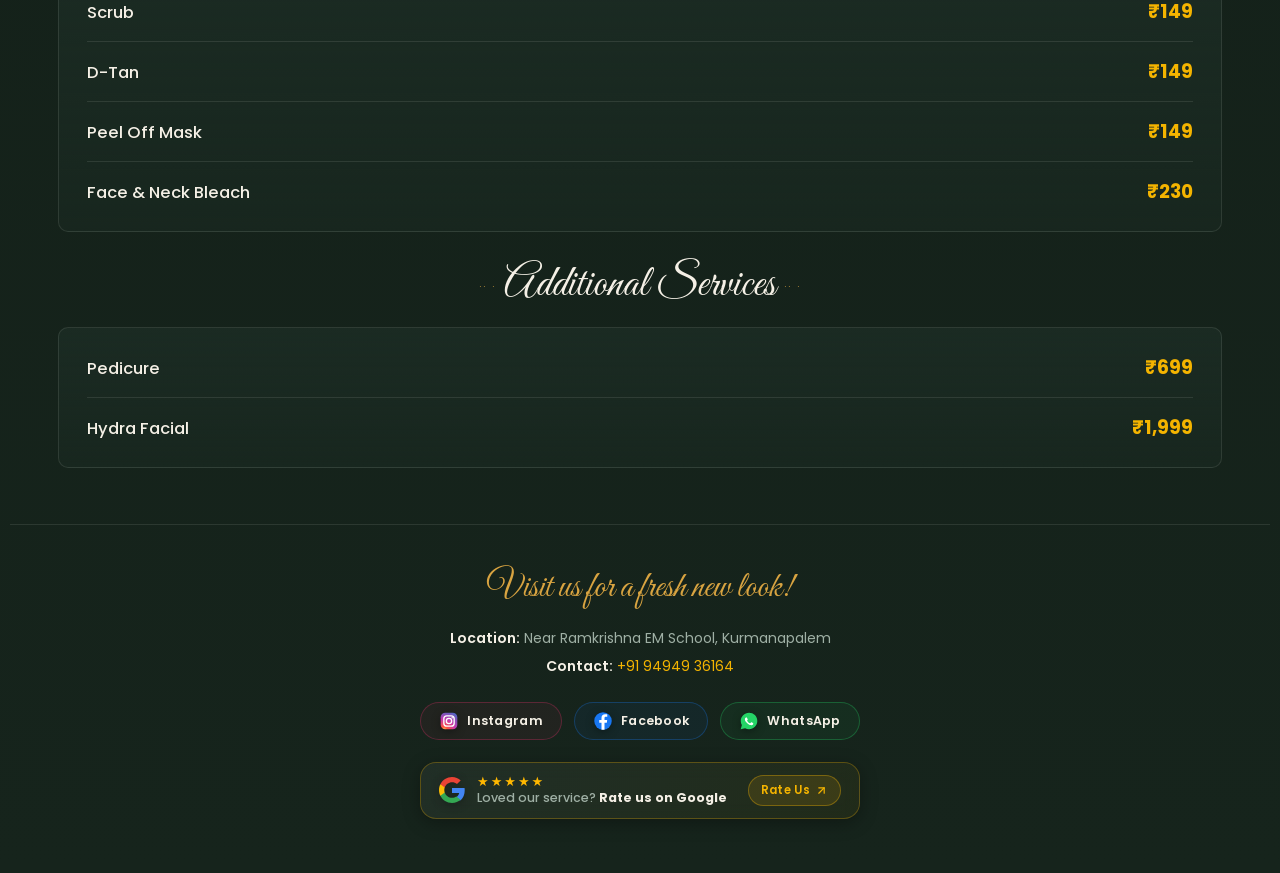
==== commit c39bfab2: "full done full done" ====
--- a/index.html
+++ b/index.html
@@ -5,6 +5,8 @@
 <meta name="viewport" content="width=device-width, initial-scale=1.0, maximum-scale=1">
 <title>90's Kid Unisex Saloon — Service Menu</title>
 <meta name="description" content="Complete service menu for 90's Kid Unisex Saloon, Kurmanapalem — Men's and Women's services with prices in ₹.">
+<link rel="icon" href="images/logo.png" type="image/png">
+<link rel="apple-touch-icon" href="images/logo.png">
 <link rel="preconnect" href="https://fonts.googleapis.com">
 <link rel="preconnect" href="https://fonts.gstatic.com" crossorigin>
 <link href="https://fonts.googleapis.com/css2?family=Anton&family=Great+Vibes&family=Poppins:wght@400;500;600;700;800&display=swap" rel="stylesheet">
@@ -13,23 +15,44 @@
 <body>
 <div class="page" id="page" data-gender="mens">
 
-  <!-- ===== ghost watermark ===== -->
+  <!-- ===== ghost watermark — fills entire page ===== -->
   <div class="ghost">
     <span>TO INFINITY &amp; BEYOND</span>
+    <span class="ghost-strike">UNISEX SALOON</span>
+    <span>90'S KID</span>
+    <span class="ghost-strike">STYLE ATTITUDE</span>
+    <span>TO INFINITY &amp; BEYOND</span>
+    <span class="ghost-strike">KURMANAPALEM</span>
+    <span>90'S KID</span>
+    <span class="ghost-strike">UNISEX SALOON</span>
+    <span>STYLE ATTITUDE</span>
+    <span class="ghost-strike">TO INFINITY &amp; BEYOND</span>
+    <span>90'S KID</span>
+    <span class="ghost-strike">KURMANAPALEM</span>
     <span>UNISEX SALOON</span>
+    <span class="ghost-strike">STYLE ATTITUDE</span>
+    <span>TO INFINITY &amp; BEYOND</span>
+    <span class="ghost-strike">90'S KID</span>
+    <span>KURMANAPALEM</span>
+    <span class="ghost-strike">UNISEX SALOON</span>
+    <span>STYLE ATTITUDE</span>
+    <span class="ghost-strike">TO INFINITY &amp; BEYOND</span>
     <span>90'S KID</span>
-    <span>STYLE ATTITUDE</span>
+    <span class="ghost-strike">KURMANAPALEM</span>
+    <span>UNISEX SALOON</span>
+    <span class="ghost-strike">STYLE ATTITUDE</span>
   </div>
 
-  <!-- ===== HEADER ===== -->
+
   <header>
 
     <!-- Gender toggle switcher -->
     <div class="gender-toggle" id="gender-toggle" role="group" aria-label="Select service menu">
       <button class="gender-btn active" id="btn-mens" data-target="mens" aria-pressed="true">
         <svg class="gbtn-icon" viewBox="0 0 24 24" fill="none" xmlns="http://www.w3.org/2000/svg">
-          <circle cx="12" cy="7" r="4.5" stroke="currentColor" stroke-width="2"/>
-          <path d="M4 21c0-4.418 3.582-8 8-8s8 3.582 8 8" stroke="currentColor" stroke-width="2" stroke-linecap="round"/>
+          <circle cx="9" cy="14" r="5.5" stroke="currentColor" stroke-width="2"/>
+          <line x1="13.5" y1="9.5" x2="21" y2="2" stroke="currentColor" stroke-width="2" stroke-linecap="round"/>
+          <polyline points="16,2 21,2 21,7" stroke="currentColor" stroke-width="2" stroke-linecap="round" stroke-linejoin="round"/>
         </svg>
         Men's
       </button>
@@ -46,43 +69,15 @@
     <!-- Animated badge -->
     <div class="badge-wrap">
       <span class="badge" id="main-badge">
-        <svg class="badge-svg badge-mens" viewBox="0 0 24 24" fill="none"><circle cx="12" cy="7" r="4" stroke="currentColor" stroke-width="2"/><path d="M4 21c0-4.418 3.582-8 8-8s8 3.582 8 8" stroke="currentColor" stroke-width="2" stroke-linecap="round"/></svg>
+        <svg class="badge-svg badge-mens" viewBox="0 0 24 24" fill="none"><circle cx="9" cy="14" r="5.5" stroke="currentColor" stroke-width="2"/><line x1="13.5" y1="9.5" x2="21" y2="2" stroke="currentColor" stroke-width="2" stroke-linecap="round"/><polyline points="16,2 21,2 21,7" stroke="currentColor" stroke-width="2" stroke-linecap="round" stroke-linejoin="round"/></svg>
         <svg class="badge-svg badge-womens" viewBox="0 0 24 24" fill="none"><circle cx="12" cy="8" r="4" stroke="currentColor" stroke-width="2"/><path d="M12 13v8M9 18h6" stroke="currentColor" stroke-width="2" stroke-linecap="round"/></svg>
         <span class="badge-label-mens">MEN'S EDITION</span>
         <span class="badge-label-womens">WOMEN'S EDITION</span>
       </span>
     </div>
 
-    <h1 class="logo">90'<span class="kid">S</span> KID</h1>
-    <p class="tagline">To Infinity &amp; Beyond</p>
-
-    <div class="brandbar">
-      <span class="line"></span>
-      <!-- Men's SVG (scissors/barber) -->
-      <svg class="icon icon-mens" viewBox="0 0 48 48" fill="none" xmlns="http://www.w3.org/2000/svg">
-        <circle cx="24" cy="24" r="23" fill="#14100e" stroke="rgba(244,180,0,0.35)"/>
-        <rect x="10" y="22.5" width="20" height="3" rx="1.5" fill="#f5f0e6"/>
-        <rect x="12" y="17" width="2" height="14" fill="#f5f0e6"/>
-        <rect x="16" y="17" width="2" height="14" fill="#f5f0e6"/>
-        <rect x="20" y="17" width="2" height="14" fill="#f5f0e6"/>
-        <circle cx="35" cy="18" r="3.4" stroke="#f5f0e6" stroke-width="1.6"/>
-        <circle cx="35" cy="30" r="3.4" stroke="#f5f0e6" stroke-width="1.6"/>
-        <line x1="32.3" y1="20.2" x2="16" y2="24" stroke="#f5f0e6" stroke-width="1.6"/>
-        <line x1="32.3" y1="27.8" x2="16" y2="24" stroke="#f5f0e6" stroke-width="1.6"/>
-      </svg>
-      <!-- Women's SVG (scissors/mirror) -->
-      <svg class="icon icon-womens" viewBox="0 0 48 48" fill="none" xmlns="http://www.w3.org/2000/svg">
-        <circle cx="24" cy="24" r="23" fill="#14100e" stroke="rgba(224,138,178,0.35)"/>
-        <circle cx="16" cy="17" r="4" stroke="#f5f0e6" stroke-width="1.6"/>
-        <circle cx="16" cy="31" r="4" stroke="#f5f0e6" stroke-width="1.6"/>
-        <line x1="19.5" y1="19.5" x2="36" y2="29" stroke="#f5f0e6" stroke-width="1.6" stroke-linecap="round"/>
-        <line x1="19.5" y1="28.5" x2="36" y2="19" stroke="#f5f0e6" stroke-width="1.6" stroke-linecap="round"/>
-      </svg>
-      <span class="line r"></span>
-    </div>
-
-    <p class="salon-name">90s Kid Unisex Saloon</p>
-    <p class="menu-script">Service Menu</p>
+    <img src="images/logo.png" alt="90's Kid Unisex Saloon" class="logo-img" id="main-logo">
+
     <p class="menu-sub" id="menu-sub">
       <span class="sub-mens">Men's Section · Prices in ₹ · Regular Price</span>
       <span class="sub-womens">Women's Section · Prices in ₹ · Regular Price</span>
@@ -311,6 +306,85 @@
       <strong>Location:</strong> Near Ramkrishna EM School, Kurmanapalem<br>
       <strong>Contact:</strong> <a href="tel:+919494936164">+91 94949 36164</a>
     </div>
+
+    <!-- ===== SOCIAL MEDIA LINKS =====
+         Replace # with your actual profile URLs, e.g.:
+         Instagram : https://instagram.com/YOUR_HANDLE
+         Facebook  : https://facebook.com/YOUR_PAGE
+         YouTube   : https://youtube.com/@YOUR_CHANNEL
+    ===== -->
+    <div class="social-links" id="social-links">
+
+      <!-- Instagram -->
+      <a href="#" class="social-btn" id="social-instagram"
+         target="_blank" rel="noopener noreferrer" aria-label="Follow us on Instagram">
+        <svg class="social-icon" viewBox="0 0 24 24" fill="none" xmlns="http://www.w3.org/2000/svg">
+          <defs>
+            <radialGradient id="ig-grad" cx="20%" cy="105%" r="130%">
+              <stop offset="0%" stop-color="#ffdd55"/>
+              <stop offset="15%" stop-color="#ff543e"/>
+              <stop offset="50%" stop-color="#c837ab"/>
+              <stop offset="100%" stop-color="#3771c8"/>
+            </radialGradient>
+          </defs>
+          <rect x="2" y="2" width="20" height="20" rx="5.5" fill="url(#ig-grad)"/>
+          <rect x="5.8" y="5.8" width="12.4" height="12.4" rx="3.6" fill="none" stroke="#ffffff" stroke-width="1.6"/>
+          <circle cx="12" cy="12" r="3.2" fill="none" stroke="#ffffff" stroke-width="1.6"/>
+          <circle cx="15.8" cy="8.2" r="0.9" fill="#ffffff"/>
+        </svg>
+        <span>Instagram</span>
+      </a>
+
+      <!-- Facebook -->
+      <a href="#" class="social-btn" id="social-facebook"
+         target="_blank" rel="noopener noreferrer" aria-label="Follow us on Facebook">
+        <svg class="social-icon" viewBox="0 0 24 24" fill="none" xmlns="http://www.w3.org/2000/svg">
+          <circle cx="12" cy="12" r="10.5" fill="#1877F2"/>
+          <path d="M13.8 22.5V14h2.8l.4-3.3h-3.2V8.6c0-.9.3-1.6 1.6-1.6h1.7V4.1c-.3 0-1.4-.1-2.6-.1-2.6 0-4.3 1.6-4.3 4.4v2.3H7.5V14h2.7v8.5h3.6z" fill="#ffffff"/>
+        </svg>
+        <span>Facebook</span>
+      </a>
+
+      <!-- WhatsApp -->
+      <a href="https://wa.me/919494936164?text=Hi%2C%20I%27d%20like%20to%20know%20more%20about%20your%20services!"
+         class="social-btn" id="social-whatsapp"
+         target="_blank" rel="noopener noreferrer" aria-label="Chat with us on WhatsApp">
+        <svg class="social-icon" viewBox="0 0 24 24" fill="none" xmlns="http://www.w3.org/2000/svg">
+          <path fill="#25D366" d="M12.04 2C6.58 2 2.13 6.45 2.13 11.91c0 1.75.46 3.45 1.32 4.95L2.05 22l5.25-1.38c1.45.79 3.08 1.21 4.74 1.21 5.46 0 9.91-4.45 9.91-9.91 0-2.65-1.03-5.14-2.9-7.01A9.81 9.81 0 0 0 12.04 2z"/>
+          <path fill="#ffffff" d="M16.57 14.39c-.25-.12-1.47-.72-1.7-.81-.23-.09-.39-.13-.56.12-.16.25-.62.79-.76.95-.14.17-.28.19-.53.06-.24-.12-1.03-.38-1.96-1.21-.73-.65-1.22-1.45-1.36-1.7-.15-.25-.02-.38.11-.5.11-.11.24-.29.37-.43.12-.15.16-.25.24-.42.09-.16.05-.31-.01-.43-.07-.13-.56-1.33-.76-1.83-.2-.48-.41-.42-.56-.42h-.48c-.16 0-.43.06-.65.31-.22.25-.86.85-.86 2.07 0 1.22.89 2.4 1.01 2.56.13.17 1.74 2.65 4.21 3.72.59.25 1.04.4 1.41.51.59.19 1.13.16 1.56.1.47-.07 1.46-.6 1.67-1.17.21-.58.21-1.07.15-1.17-.06-.11-.27-.18-.52-.31z"/>
+        </svg>
+        <span>WhatsApp</span>
+      </a>
+
+    </div>
+
+    <!-- ===== GOOGLE REVIEW / RATING ===== -->
+    <div class="review-wrap" id="review-wrap">
+      <a href="https://share.google/TJX3XN9O8MJoAeBHd"
+         class="review-card" id="btn-google-review"
+         target="_blank" rel="noopener noreferrer"
+         aria-label="Rate 90's Kid Unisex Saloon on Google">
+        <div class="review-left">
+          <svg class="google-logo" viewBox="0 0 24 24" xmlns="http://www.w3.org/2000/svg" aria-hidden="true">
+            <path fill="#4285F4" d="M23.745 12.27c0-.7-.06-1.4-.19-2.07H12v4.51h6.6c-.29 1.52-1.14 2.8-2.4 3.66v3.02h3.87c2.26-2.09 3.675-5.17 3.675-9.12z"/>
+            <path fill="#34A853" d="M12 24c3.24 0 5.95-1.08 7.93-2.91l-3.87-3.02c-1.08.72-2.45 1.16-4.06 1.16-3.13 0-5.78-2.11-6.73-4.96H1.26v3.12C3.25 21.31 7.31 24 12 24z"/>
+            <path fill="#FBBC05" d="M5.27 14.27c-.25-.72-.38-1.49-.38-2.27s.14-1.55.38-2.27V6.61H1.26C.46 8.23 0 10.06 0 12s.46 3.77 1.26 5.39l4.01-3.12z"/>
+            <path fill="#EA4335" d="M12 4.75c1.77 0 3.35.61 4.6 1.8l3.42-3.42C17.95 1.19 15.24 0 12 0 7.31 0 3.25 2.69 1.26 6.61l4.01 3.12c.95-2.85 3.6-4.98 6.73-4.98z"/>
+          </svg>
+          <div class="review-info">
+            <div class="review-stars" aria-hidden="true">★★★★★</div>
+            <div class="review-title">Loved our service? <strong>Rate us on Google</strong></div>
+          </div>
+        </div>
+        <div class="review-action">
+          <span class="review-badge">Rate Us</span>
+          <svg class="review-arrow" viewBox="0 0 24 24" fill="none" stroke="currentColor" stroke-width="2.2" stroke-linecap="round" stroke-linejoin="round" aria-hidden="true">
+            <line x1="7" y1="17" x2="17" y2="7"/>
+            <polyline points="7 7 17 7 17 17"/>
+          </svg>
+        </div>
+      </a>
+    </div>
   </footer>
 
 </div><!-- .page -->
--- a/style.css
+++ b/style.css
@@ -1,7 +1,7 @@
 /* =====================================================
    90'S KID UNISEX SALOON — UNIFIED MENU
    Single page, gender-toggle driven theming.
-   data-gender="mens"   → gold accent
+   data-gender="mens"   → blue accent
    data-gender="womens" → rose accent
    ===================================================== */
 :root {
@@ -14,6 +14,8 @@
   --gold: #f4b400;
   --gold-soft: #d9a441;
   --rose: #e08ab2;
+  --blue: #38bdf8;
+  --blue-soft: #7dd3fc;
   --ink: #f5f0e6;
   --muted: #9fb0a5;
   --muted-2: #7c8d82;
@@ -21,18 +23,18 @@
   --maxw: 480px;
 
   /* dynamic accent — overridden per gender below */
-  --accent: var(--gold);
-  --accent-dim: rgba(244, 180, 0, 0.35);
-  --accent-bg: rgba(244, 180, 0, 0.06);
-  --accent-border: rgba(244, 180, 0, 0.55);
+  --accent: var(--blue);
+  --accent-dim: rgba(56, 189, 248, 0.35);
+  --accent-bg: rgba(56, 189, 248, 0.08);
+  --accent-border: rgba(56, 189, 248, 0.55);
 }
 
 /* ---- MENS accent (default) ---- */
 .page[data-gender="mens"] {
-  --accent: var(--gold);
-  --accent-dim: rgba(244, 180, 0, 0.35);
-  --accent-bg: rgba(244, 180, 0, 0.06);
-  --accent-border: rgba(244, 180, 0, 0.55);
+  --accent: var(--blue);
+  --accent-dim: rgba(56, 189, 248, 0.35);
+  --accent-bg: rgba(56, 189, 248, 0.08);
+  --accent-border: rgba(56, 189, 248, 0.55);
 }
 
 /* ---- WOMENS accent ---- */
@@ -148,35 +150,39 @@
 }
 
 .page[data-gender="mens"] .toggle-pill {
-  background: var(--gold);
-}
-
-/* =====================================================
-   GHOST WATERMARK
+  background: var(--blue);
+}
+
+/* =====================================================
+   GHOST WATERMARK — faint repeating text behind header
    ===================================================== */
 .ghost {
   position: absolute;
-  top: 0;
-  left: 0;
-  right: 0;
-  height: 560px;
+  top: 0; left: 0; right: 0; bottom: 0;
   overflow: hidden;
   pointer-events: none;
   z-index: 0;
-  -webkit-mask-image: linear-gradient(180deg, #000 0%, #000 55%, transparent 92%);
-  mask-image: linear-gradient(180deg, #000 0%, #000 55%, transparent 92%);
-}
-
+  /* fade out at the very bottom so footer is readable */
+  -webkit-mask-image: linear-gradient(180deg, #000 0%, #000 80%, transparent 100%);
+          mask-image: linear-gradient(180deg, #000 0%, #000 80%, transparent 100%);
+}
 .ghost span {
   display: block;
   font-family: 'Anton', sans-serif;
-  font-size: 56px;
-  line-height: 1.05;
+  font-size: 52px;
+  line-height: 1.08;
   letter-spacing: 1px;
-  color: rgba(244, 240, 230, 0.035);
+  color: rgba(244,240,230,0.032);
   white-space: nowrap;
   text-align: center;
   text-transform: uppercase;
+  user-select: none;
+}
+/* Strikethrough variant */
+.ghost-strike {
+  text-decoration: line-through;
+  text-decoration-color: rgba(244,240,230,0.06);
+  color: rgba(244,240,230,0.022) !important;
 }
 
 /* =====================================================
@@ -185,8 +191,21 @@
 header {
   position: relative;
   z-index: 1;
-  padding: 28px 22px 22px;
+  padding: 28px 22px 18px;
   text-align: center;
+}
+
+/* ---- logo image ---- */
+.logo-img {
+  display: block;
+  margin: 0 auto 4px;
+  width: min(140px, 40vw);
+  height: auto;
+  /* logo has a black background — mix-blend-mode strips it */
+  mix-blend-mode: lighten;
+  filter: drop-shadow(0 4px 18px rgba(193,53,46,0.35));
+  user-select: none;
+  -webkit-user-drag: none;
 }
 
 /* ---- badge ---- */
@@ -231,121 +250,6 @@
   display: inline;
 }
 
-/* ---- logo ---- */
-.logo {
-  font-family: 'Anton', sans-serif;
-  font-size: 54px;
-  line-height: 0.92;
-  letter-spacing: 1px;
-  margin: 0;
-  text-transform: uppercase;
-  background: linear-gradient(180deg, #e2554c 0%, var(--red) 55%, var(--red-deep) 100%);
-  -webkit-background-clip: text;
-  background-clip: text;
-  color: transparent;
-  filter: drop-shadow(0 2px 0 rgba(0, 0, 0, 0.35));
-}
-
-.logo .kid {
-  color: var(--gold);
-  -webkit-text-fill-color: var(--gold);
-}
-
-.tagline {
-  margin: 8px 0 0;
-  font-size: 11px;
-  letter-spacing: 3px;
-  color: var(--muted);
-  text-transform: uppercase;
-}
-
-/* ---- brandbar ---- */
-.brandbar {
-  display: flex;
-  align-items: center;
-  gap: 12px;
-  justify-content: center;
-  margin: 22px 0 6px;
-}
-
-.brandbar .line {
-  height: 1px;
-  width: 34px;
-  background: linear-gradient(90deg, transparent, var(--panel-line));
-}
-
-.brandbar .line.r {
-  background: linear-gradient(90deg, var(--panel-line), transparent);
-}
-
-.icon {
-  width: 30px;
-  height: 30px;
-  flex: none;
-  transition: opacity 0.4s, transform 0.4s;
-}
-
-/* Show/hide the correct icon */
-.icon-womens {
-  position: absolute;
-  opacity: 0;
-  transform: scale(0.8) rotate(-20deg);
-  pointer-events: none;
-}
-
-.brandbar {
-  position: relative;
-}
-
-.page[data-gender="mens"] .icon-mens {
-  opacity: 1;
-  transform: scale(1) rotate(0deg);
-}
-
-.page[data-gender="mens"] .icon-womens {
-  opacity: 0;
-  transform: scale(0.8) rotate(20deg);
-}
-
-.page[data-gender="womens"] .icon-womens {
-  opacity: 1;
-  transform: scale(1) rotate(0deg);
-  position: relative;
-}
-
-.page[data-gender="womens"] .icon-mens {
-  opacity: 0;
-  transform: scale(0.8) rotate(-20deg);
-  position: absolute;
-}
-
-.salon-name {
-  margin: 0;
-  font-size: 20px;
-  font-weight: 700;
-  letter-spacing: 0.5px;
-}
-
-.menu-script {
-  font-family: 'Great Vibes', cursive;
-  font-size: 34px;
-  color: var(--gold-soft);
-  margin: 2px 0 0;
-  line-height: 1;
-}
-
-.menu-sub {
-  margin: 10px 0 0;
-  font-size: 12px;
-  color: var(--muted-2);
-  letter-spacing: 0.5px;
-}
-
-/* show/hide subtitle text */
-.sub-womens {
-  display: none;
-}
-
 .page[data-gender="womens"] .sub-mens {
   display: none;
 }
@@ -537,277 +441,314 @@
 }
 
 /* =====================================================
+   SOCIAL MEDIA LINKS
+   ===================================================== */
+.social-links {
+  display: flex;
+  justify-content: center;
+  align-items: center;
+  gap: 12px;
+  margin-top: 22px;
+  flex-wrap: wrap;
+}
+
+.social-btn {
+  display: inline-flex;
+  align-items: center;
+  gap: 8px;
+  padding: 8px 18px;
+  border-radius: 999px;
+  border: 1px solid var(--panel-line);
+  background: rgba(255,255,255,0.04);
+  color: var(--ink);
+  text-decoration: none;
+  font-size: 12.5px;
+  font-weight: 600;
+  letter-spacing: 0.3px;
+  font-family: 'Poppins', sans-serif;
+  transition: transform 0.22s ease, color 0.22s ease,
+              border-color 0.22s ease, background 0.22s ease,
+              box-shadow 0.22s ease;
+  cursor: pointer;
+}
+
+.social-btn .social-icon,
+.social-btn svg {
+  width: 20px;
+  height: 20px;
+  flex: none;
+  border-radius: 4px;
+  transition: transform 0.22s ease, filter 0.22s ease;
+  filter: drop-shadow(0 2px 4px rgba(0,0,0,0.35));
+}
+
+.social-btn:hover .social-icon,
+.social-btn:hover svg {
+  transform: scale(1.15);
+  filter: drop-shadow(0 2px 8px rgba(0,0,0,0.5));
+}
+
+/* Platform-specific base & hover styles */
+#social-instagram {
+  border-color: rgba(225,48,108,0.3);
+  background: rgba(225,48,108,0.06);
+}
+#social-instagram:hover {
+  color: #fff;
+  border-color: #e1306c;
+  background: rgba(225,48,108,0.18);
+  box-shadow: 0 0 16px rgba(225,48,108,0.35);
+  transform: translateY(-2px) scale(1.04);
+}
+
+#social-facebook {
+  border-color: rgba(24,119,242,0.3);
+  background: rgba(24,119,242,0.06);
+}
+#social-facebook:hover {
+  color: #fff;
+  border-color: #1877f2;
+  background: rgba(24,119,242,0.18);
+  box-shadow: 0 0 16px rgba(24,119,242,0.35);
+  transform: translateY(-2px) scale(1.04);
+}
+
+#social-whatsapp {
+  border-color: rgba(37,211,102,0.3);
+  background: rgba(37,211,102,0.06);
+}
+#social-whatsapp:hover {
+  color: #fff;
+  border-color: #25d366;
+  background: rgba(37,211,102,0.18);
+  box-shadow: 0 0 16px rgba(37,211,102,0.35);
+  transform: translateY(-2px) scale(1.04);
+}
+
+/* =====================================================
+   GOOGLE REVIEW WIDGET
+   ===================================================== */
+.review-wrap {
+  margin-top: 22px;
+  display: flex;
+  justify-content: center;
+}
+
+.review-card {
+  display: inline-flex;
+  align-items: center;
+  justify-content: space-between;
+  gap: 16px;
+  max-width: 440px;
+  width: 100%;
+  padding: 12px 18px;
+  border-radius: 16px;
+  border: 1px solid rgba(244, 180, 0, 0.28);
+  background: linear-gradient(135deg, rgba(255, 255, 255, 0.05) 0%, rgba(244, 180, 0, 0.05) 100%);
+  text-decoration: none;
+  color: var(--ink);
+  box-shadow: 0 4px 18px rgba(0, 0, 0, 0.3);
+  backdrop-filter: blur(8px);
+  -webkit-backdrop-filter: blur(8px);
+  transition: transform 0.24s ease, border-color 0.24s ease,
+              background 0.24s ease, box-shadow 0.24s ease;
+  cursor: pointer;
+}
+
+.review-card:hover {
+  transform: translateY(-2px);
+  border-color: rgba(244, 180, 0, 0.65);
+  background: linear-gradient(135deg, rgba(255, 255, 255, 0.08) 0%, rgba(244, 180, 0, 0.12) 100%);
+  box-shadow: 0 6px 26px rgba(244, 180, 0, 0.24);
+}
+
+.review-left {
+  display: flex;
+  align-items: center;
+  gap: 12px;
+  text-align: left;
+}
+
+.google-logo {
+  width: 26px;
+  height: 26px;
+  flex: none;
+  filter: drop-shadow(0 2px 4px rgba(0,0,0,0.3));
+}
+
+.review-info {
+  display: flex;
+  flex-direction: column;
+  gap: 2px;
+}
+
+.review-stars {
+  color: #ffb800;
+  font-size: 13px;
+  letter-spacing: 2px;
+  line-height: 1;
+}
+
+.review-title {
+  font-size: 12.5px;
+  font-weight: 500;
+  color: var(--muted);
+  line-height: 1.35;
+  font-family: 'Poppins', sans-serif;
+}
+
+.review-title strong {
+  color: var(--ink);
+  font-weight: 700;
+}
+
+.review-action {
+  display: inline-flex;
+  align-items: center;
+  gap: 5px;
+  padding: 6px 12px;
+  border-radius: 999px;
+  background: rgba(244, 180, 0, 0.12);
+  border: 1px solid rgba(244, 180, 0, 0.35);
+  color: var(--gold);
+  font-size: 11.5px;
+  font-weight: 600;
+  letter-spacing: 0.3px;
+  font-family: 'Poppins', sans-serif;
+  flex: none;
+  transition: background 0.2s ease, border-color 0.2s ease, color 0.2s ease;
+}
+
+.review-card:hover .review-action {
+  background: rgba(244, 180, 0, 0.26);
+  border-color: rgba(244, 180, 0, 0.6);
+  color: #fff;
+}
+
+.review-arrow {
+  width: 13px;
+  height: 13px;
+  flex: none;
+  transition: transform 0.2s ease;
+}
+
+.review-card:hover .review-arrow {
+  transform: translate(2px, -2px);
+}
+
+/* =====================================================
    RESPONSIVE — small mobile (≤359px)
    ===================================================== */
 @media (max-width: 359px) {
-  .logo {
-    font-size: 42px;
-  }
-
-  .menu-script {
-    font-size: 28px;
-  }
-
-  .cat-title {
-    font-size: 24px;
-  }
-
-  header {
-    padding: 18px 14px 16px;
-  }
-
-  .price-table {
-    padding: 4px 10px;
-  }
-
-  .svc-name {
-    font-size: 13px;
-  }
-
-  .price-current {
-    font-size: 14px;
-  }
-
-  .gender-btn {
-    padding: 7px 12px;
-    font-size: 11px;
-  }
+  .logo-img { width: min(100px, 36vw); }
+
+  .cat-title { font-size: 24px; }
+
+  header { padding: 14px 14px 12px; }
+
+  .price-table { padding: 4px 10px; }
+
+  .svc-name { font-size: 13px; }
+
+  .price-current { font-size: 14px; }
+
+  .gender-btn { padding: 7px 12px; font-size: 11px; }
+
+  .review-card { padding: 10px 12px; gap: 8px; border-radius: 12px; }
+  .review-title { font-size: 11px; }
+  .review-action { padding: 4px 8px; font-size: 10px; }
 }
 
 /* =====================================================
    RESPONSIVE — tablet (≥600px)
    ===================================================== */
 @media (min-width: 600px) {
-  :root {
-    --maxw: 680px;
-  }
-
-  .logo {
-    font-size: 68px;
-  }
-
-  .tagline {
-    font-size: 13px;
-    letter-spacing: 4px;
-  }
-
-  .salon-name {
-    font-size: 24px;
-  }
-
-  .menu-script {
-    font-size: 40px;
-  }
-
-  .menu-sub {
-    font-size: 13px;
-  }
-
-  header {
-    padding: 36px 32px 28px;
-  }
-
-  .badge {
-    font-size: 12px;
-    padding: 6px 16px;
-  }
-
-  .gender-btn {
-    font-size: 13px;
-    padding: 9px 22px;
-  }
-
-  .brandbar .icon {
-    width: 36px;
-    height: 36px;
-  }
-
-  .brandbar .line {
-    width: 48px;
-  }
-
-  .service-panel {
-    padding: 10px 24px 14px;
-  }
-
-  .cat-title {
-    font-size: 36px;
-  }
-
-  .price-table {
-    padding: 8px 22px;
-  }
-
-  .price-row {
-    padding: 14px 0;
-    gap: 20px;
-  }
-
-  .svc-name {
-    font-size: 15.5px;
-  }
-
-  .price-current {
-    font-size: 17px;
-  }
-
-  .svc-note {
-    font-size: 11px;
-  }
-
-  footer {
-    padding: 32px 32px 42px;
-  }
-
-  .visit-line {
-    font-size: 30px;
-  }
-
-  .contact {
-    font-size: 13px;
-  }
+  :root { --maxw: 680px; }
+
+  .logo-img { width: min(160px, 36vw); }
+
+  .menu-sub { font-size: 13px; }
+
+  header { padding: 32px 32px 22px; }
+
+  .badge { font-size: 12px; padding: 6px 16px; }
+
+  .gender-btn { font-size: 13px; padding: 9px 22px; }
+
+  .service-panel { padding: 10px 24px 14px; }
+
+  .cat-title { font-size: 36px; }
+
+  .price-table { padding: 8px 22px; }
+
+  .price-row { padding: 14px 0; gap: 20px; }
+
+  .svc-name { font-size: 15.5px; }
+
+  .price-current { font-size: 17px; }
+
+  .svc-note { font-size: 11px; }
+
+  footer { padding: 32px 32px 42px; }
+
+  .visit-line { font-size: 30px; }
+
+  .contact { font-size: 13px; }
 }
 
 /* =====================================================
    RESPONSIVE — desktop (≥1024px)
    ===================================================== */
 @media (min-width: 1024px) {
-  :root {
-    --maxw: 1100px;
-  }
-
-  .ghost span {
-    font-size: 96px;
-  }
-
-  .ghost {
-    height: 720px;
-  }
-
-  .logo {
-    font-size: 88px;
-    letter-spacing: 2px;
-  }
-
-  .tagline {
-    font-size: 14px;
-    letter-spacing: 5px;
-  }
-
-  .badge {
-    font-size: 13px;
-    padding: 7px 20px;
-    margin-bottom: 24px;
-  }
-
-  .gender-btn {
-    font-size: 14px;
-    padding: 10px 28px;
-  }
-
-  .brandbar .icon {
-    width: 44px;
-    height: 44px;
-  }
-
-  .brandbar .line {
-    width: 70px;
-  }
-
-  .brandbar {
-    margin: 28px 0 8px;
-    gap: 18px;
-  }
-
-  .salon-name {
-    font-size: 28px;
-  }
-
-  .menu-script {
-    font-size: 50px;
-  }
-
-  .menu-sub {
-    font-size: 14px;
-    margin-top: 14px;
-  }
-
-  header {
-    padding: 54px 48px 32px;
-  }
+  :root { --maxw: 1100px; }
+
+  .logo-img { width: min(190px, 20vw); }
+
+  .badge { font-size: 13px; padding: 7px 20px; margin-bottom: 20px; }
+
+  .gender-btn { font-size: 14px; padding: 10px 28px; }
+
+  .menu-sub { font-size: 14px; margin-top: 10px; }
+
+  header { padding: 48px 48px 28px; }
 
   .service-panel {
     padding: 14px 48px 20px;
     display: grid;
-    /* always layout-grid, visibility via .active */
     grid-template-columns: 1fr 1fr;
     gap: 0 36px;
     align-items: start;
   }
 
-  /* Override display:none for inactive panel on desktop — use opacity only */
-  .service-panel:not(.active) {
-    display: none;
-  }
-
-  /* Hair Services always spans full width */
-  .service-panel .category:first-child {
-    grid-column: 1 / -1;
-  }
-
-  .cat-title {
-    font-size: 44px;
-  }
-
-  .cat-sub {
-    font-size: 13px;
-    margin-bottom: 18px;
-  }
-
-  .price-table {
-    padding: 10px 28px;
-  }
-
-  .price-row {
-    padding: 16px 0;
-    gap: 28px;
-  }
-
-  .svc-name {
-    font-size: 16.5px;
-  }
-
-  .price-current {
-    font-size: 18.5px;
-  }
-
-  .svc-note {
-    font-size: 12px;
-  }
-
-  footer {
-    padding: 40px 48px 54px;
-  }
-
-  .visit-line {
-    font-size: 36px;
-  }
-
-  .contact {
-    font-size: 14px;
-    line-height: 2;
-  }
+  .service-panel:not(.active) { display: none; }
+
+  .service-panel .category:first-child { grid-column: 1 / -1; }
+
+  .cat-title { font-size: 44px; }
+
+  .cat-sub { font-size: 13px; margin-bottom: 18px; }
+
+  .price-table { padding: 10px 28px; }
+
+  .price-row { padding: 16px 0; gap: 28px; }
+
+  .svc-name { font-size: 16.5px; }
+
+  .price-current { font-size: 18.5px; }
+
+  .svc-note { font-size: 12px; }
+
+  footer { padding: 40px 48px 54px; }
+
+  .visit-line { font-size: 36px; }
+
+  .contact { font-size: 14px; line-height: 2; }
 }
 
 /* =====================================================
    RESPONSIVE — wide desktop (≥1280px)
    ===================================================== */
 @media (min-width: 1280px) {
-  :root {
-    --maxw: 1260px;
-  }
-
-  .logo {
-    font-size: 100px;
-  }
+  :root { --maxw: 1260px; }
+  .logo-img { width: min(210px, 17.5vw); }
 }
